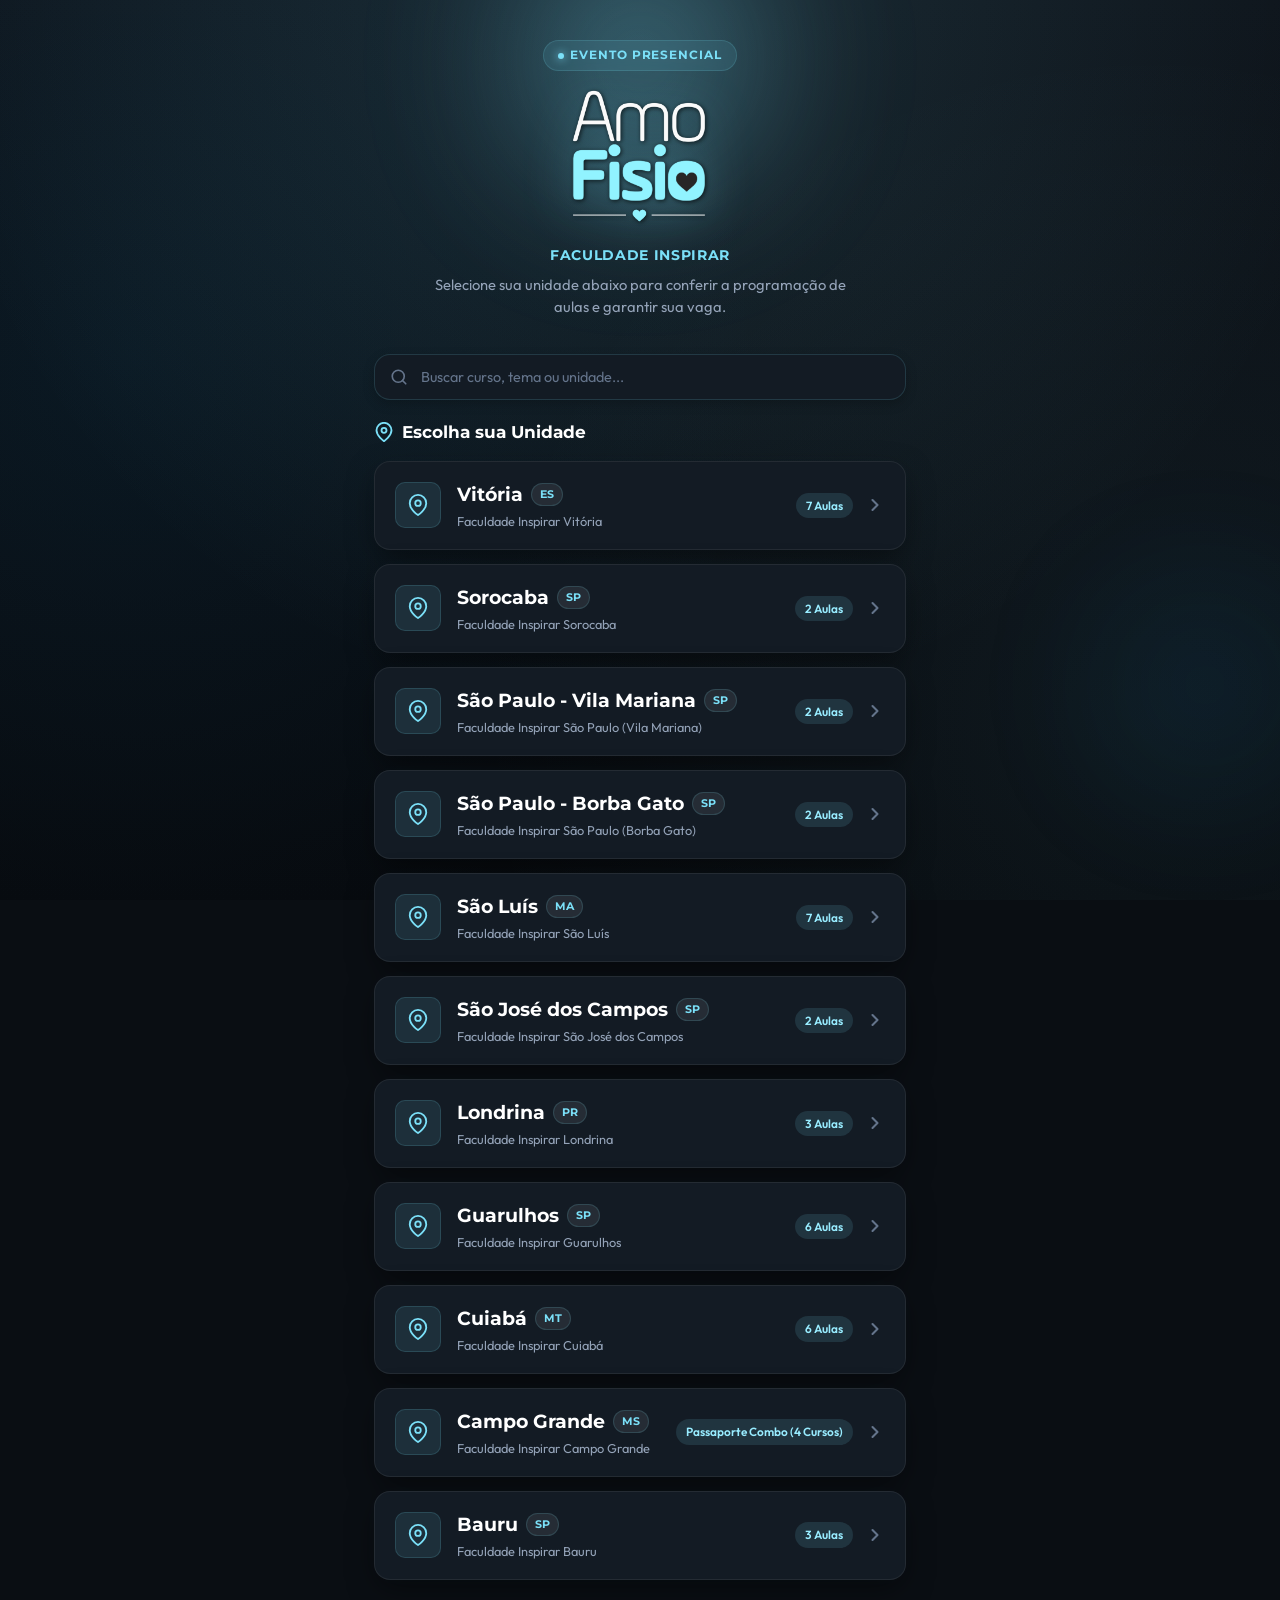
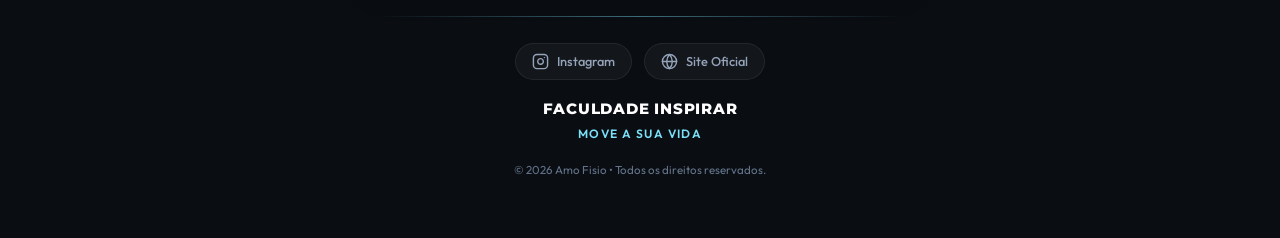
==== index.html @ 33464212 "Add files via upload" ====
<!DOCTYPE html>
<html lang="pt-BR">
<head>
  <meta charset="UTF-8">
  <meta name="viewport" content="width=device-width, initial-scale=1.0, maximum-scale=1.0, user-scalable=no">
  <title>Amo Fisio | Faculdade Inspirar</title>
  
  <!-- Metatags para Redes Sociais & Compartilhamento (WhatsApp, Instagram, etc) -->
  <meta name="description" content="Garanta seu ingresso para as aulas e workshops do evento Amo Fisio da Faculdade Inspirar. Selecione sua unidade e inscreva-se no Sympla.">
  <meta property="og:title" content="Amo Fisio | Faculdade Inspirar">
  <meta property="og:description" content="O maior evento presencial de Fisioterapia da Faculdade Inspirar. Escolha sua unidade e inscreva-se!">
  <meta property="og:image" content="amofisio_logo.png">
  <meta property="og:type" content="website">
  <meta name="theme-color" content="#0A0E13">

  <!-- Ícone e Estilos -->
  <link rel="icon" type="image/png" href="amofisio_logo.png">
  <link rel="stylesheet" href="style.css">
</head>
<body>

  <!-- Elementos de Iluminação Ambiente -->
  <div class="ambient-glow ambient-glow-1"></div>
  <div class="ambient-glow ambient-glow-2"></div>

  <!-- Container da Aplicação -->
  <main class="app-container">

    <!-- Header & Hero -->
    <header class="header-hero">
      <div class="badge-event-type">
        <span>Evento Presencial</span>
      </div>

      <div class="logo-wrapper">
        <img src="amofisio_logo.png" alt="Amo Fisio Logo" class="logo-img" id="hero-logo">
      </div>

      <div class="institution-tag">
        <span>FACULDADE INSPIRAR</span>
      </div>

      <p class="tagline" id="hero-tagline">
        Selecione sua unidade abaixo para conferir a programação de aulas e garantir sua vaga.
      </p>
    </header>

    <!-- Barra de Pesquisa Rápida -->
    <section class="search-container" aria-label="Pesquisa de Cursos">
      <div class="search-input-wrapper">
        <svg class="search-icon" viewBox="0 0 24 24" fill="none" stroke="currentColor" stroke-width="2.2" stroke-linecap="round" stroke-linejoin="round">
          <circle cx="11" cy="11" r="8"></circle>
          <line x1="21" y1="21" x2="16.65" y2="16.65"></line>
        </svg>
        <input 
          type="text" 
          id="search-input" 
          class="search-input" 
          placeholder="Buscar curso, tema ou unidade..." 
          autocomplete="off"
        >
        <button id="clear-search-btn" class="clear-search-btn" title="Limpar pesquisa" aria-label="Limpar pesquisa">
          <svg width="18" height="18" viewBox="0 0 24 24" fill="none" stroke="currentColor" stroke-width="2.5" stroke-linecap="round" stroke-linejoin="round">
            <line x1="18" y1="6" x2="6" y2="18"></line>
            <line x1="6" y1="6" x2="18" y2="18"></line>
          </svg>
        </button>
      </div>
    </section>

    <!-- VIEW 1: SELEÇÃO DE UNIDADES -->
    <section id="view-units" class="view-section active" aria-label="Lista de Unidades">
      <div class="section-header">
        <h2 class="section-title">
          <svg width="20" height="20" viewBox="0 0 24 24" fill="none" stroke="currentColor" stroke-width="2.2" stroke-linecap="round" stroke-linejoin="round">
            <path d="M21 10c0 7-9 13-9 13s-9-6-9-13a9 9 0 0 1 18 0z"></path>
            <circle cx="12" cy="10" r="3"></circle>
          </svg>
          Escolha sua Unidade
        </h2>
      </div>

      <div id="units-list-container" class="units-grid">
        <!-- Renderizado dinamicamente via app.js -->
      </div>
    </section>

    <!-- VIEW 2: CURSOS DA UNIDADE SELECIONADA -->
    <section id="view-courses" class="view-section" aria-label="Lista de Cursos da Unidade">
      <div class="back-navigation-bar">
        <button id="back-to-units-btn" class="back-btn">
          <svg width="18" height="18" viewBox="0 0 24 24" fill="none" stroke="currentColor" stroke-width="2.5" stroke-linecap="round" stroke-linejoin="round">
            <polyline points="15 18 9 12 15 6"></polyline>
          </svg>
          <span>Todas as Unidades</span>
        </button>
      </div>

      <div class="unit-active-header">
        <div class="active-unit-top">
          <h2 id="active-unit-name" class="active-unit-title">Vitória</h2>
          <span id="active-unit-badge" class="unit-state-badge">ES</span>
        </div>
        <div class="active-unit-location">
          <svg width="15" height="15" viewBox="0 0 24 24" fill="none" stroke="currentColor" stroke-width="2" stroke-linecap="round" stroke-linejoin="round">
            <path d="M21 10c0 7-9 13-9 13s-9-6-9-13a9 9 0 0 1 18 0z"></path>
            <circle cx="12" cy="10" r="3"></circle>
          </svg>
          <span id="active-unit-address">Faculdade Inspirar Vitória</span>
        </div>
      </div>

      <div id="courses-list-container" class="courses-list">
        <!-- Renderizado dinamicamente via app.js -->
      </div>
    </section>

    <!-- ESTADO VAZIO (QUANDO BUSCA NÃO ENCONTRA) -->
    <div id="empty-state" class="empty-state" style="display: none;">
      <svg width="40" height="40" viewBox="0 0 24 24" fill="none" stroke="currentColor" stroke-width="1.8" stroke-linecap="round" stroke-linejoin="round">
        <circle cx="11" cy="11" r="8"></circle>
        <line x1="21" y1="21" x2="16.65" y2="16.65"></line>
        <line x1="8" y1="11" x2="14" y2="11"></line>
      </svg>
      <h3>Nenhum resultado encontrado</h3>
      <p>Tente buscar por outro termo ou limpe o campo de busca.</p>
    </div>

    <!-- Rodapé Institucional -->
    <footer class="footer-container">
      <div class="footer-divider"></div>

      <div class="social-links">
        <a href="https://www.instagram.com/faculdadeinspirar/" target="_blank" rel="noopener noreferrer" class="social-btn" title="Instagram Oficial">
          <svg width="17" height="17" viewBox="0 0 24 24" fill="none" stroke="currentColor" stroke-width="2" stroke-linecap="round" stroke-linejoin="round">
            <rect x="2" y="2" width="20" height="20" rx="5" ry="5"></rect>
            <path d="M16 11.37A4 4 0 1 1 12.63 8 4 4 0 0 1 16 11.37z"></path>
            <line x1="17.5" y1="6.5" x2="17.51" y2="6.5"></line>
          </svg>
          <span>Instagram</span>
        </a>

        <a href="https://www.inspirar.com.br" target="_blank" rel="noopener noreferrer" class="social-btn" title="Site Oficial Inspirar">
          <svg width="17" height="17" viewBox="0 0 24 24" fill="none" stroke="currentColor" stroke-width="2" stroke-linecap="round" stroke-linejoin="round">
            <circle cx="12" cy="12" r="10"></circle>
            <line x1="2" y1="12" x2="22" y2="12"></line>
            <path d="M12 2a15.3 15.3 0 0 1 4 10 15.3 15.3 0 0 1-4 10 15.3 15.3 0 0 1-4-10 15.3 15.3 0 0 1 4-10z"></path>
          </svg>
          <span>Site Oficial</span>
        </a>
      </div>

      <div class="footer-branding">
        <div class="footer-brand-title">FACULDADE INSPIRAR</div>
        <div class="footer-brand-tagline">MOVE A SUA VIDA</div>
      </div>

      <p class="footer-copyright">
        © <span id="current-year"></span> Amo Fisio • Todos os direitos reservados.
      </p>
    </footer>

  </main>

  <!-- Toast Notification Flutuante -->
  <div id="toast" class="toast-notification" role="status" aria-live="polite">
    <svg width="18" height="18" viewBox="0 0 24 24" fill="none" stroke="currentColor" stroke-width="2.5" stroke-linecap="round" stroke-linejoin="round">
      <polyline points="20 6 9 17 4 12"></polyline>
    </svg>
    <span id="toast-message">Link copiado com sucesso!</span>
  </div>

  <!-- Scripts -->
  <script src="data.js"></script>
  <script src="app.js"></script>
</body>
</html>
---- style.css ----
/* ==========================================================================
   AMO FISIO - FACULDADE INSPIRAR | LINKTREE DESIGN SYSTEM
   Identidade Visual inspirada no Banner Oficial e Logo
   ========================================================================== */

@import url('https://fonts.googleapis.com/css2?family=Montserrat:wght@400;500;600;700;800;900&family=Outfit:wght@400;500;600;700;800&display=swap');

:root {
  /* Paleta Oficial */
  --bg-dark: #0A0E13;
  --bg-gradient-start: #0E141B;
  --bg-gradient-end: #070A0E;
  --bg-card: #131B24;
  --bg-card-hover: #182330;
  --bg-card-active: #1C2B3C;
  --bg-glass: rgba(19, 27, 36, 0.75);

  /* Ciano / Aqua Amo Fisio */
  --cyan-main: #7BE0F8;
  --cyan-bright: #98ECFF;
  --cyan-hover: #5CD2EC;
  --cyan-dark: #0284C7;
  --cyan-deep: #0369A1;
  --cyan-glow: rgba(123, 224, 248, 0.25);
  --cyan-glow-intense: rgba(123, 224, 248, 0.5);

  /* Textos */
  --text-primary: #FFFFFF;
  --text-secondary: #94A3B8;
  --text-muted: #64748B;
  --text-highlight: #7BE0F8;

  /* Bordas e Sombras */
  --border-subtle: rgba(123, 224, 248, 0.15);
  --border-bright: rgba(123, 224, 248, 0.45);
  --border-card: rgba(255, 255, 255, 0.07);
  --shadow-card: 0 10px 30px -5px rgba(0, 0, 0, 0.5), 0 0 20px -5px rgba(123, 224, 248, 0.05);
  --shadow-card-hover: 0 15px 35px -5px rgba(0, 0, 0, 0.7), 0 0 25px rgba(123, 224, 248, 0.25);
  --shadow-btn: 0 4px 20px rgba(123, 224, 248, 0.35);

  /* Raios e Transições */
  --radius-xs: 6px;
  --radius-sm: 10px;
  --radius-md: 16px;
  --radius-lg: 24px;
  --radius-pill: 9999px;
  --transition-fast: 0.2s cubic-bezier(0.4, 0, 0.2, 1);
  --transition-normal: 0.3s cubic-bezier(0.4, 0, 0.2, 1);
  --transition-bounce: 0.4s cubic-bezier(0.34, 1.56, 0.64, 1);

  /* Tipografia */
  --font-heading: 'Montserrat', sans-serif;
  --font-body: 'Outfit', sans-serif;
}

/* Reset Global */
*, *::before, *::after {
  box-sizing: border-box;
  margin: 0;
  padding: 0;
}

html {
  scroll-behavior: smooth;
  -webkit-tap-highlight-color: transparent;
}

body {
  font-family: var(--font-body);
  background-color: var(--bg-dark);
  background-image: 
    radial-gradient(circle at 50% 0%, rgba(123, 224, 248, 0.12) 0%, transparent 65%),
    radial-gradient(circle at 10% 40%, rgba(2, 132, 199, 0.08) 0%, transparent 50%),
    radial-gradient(circle at 90% 80%, rgba(123, 224, 248, 0.06) 0%, transparent 50%),
    linear-gradient(180deg, var(--bg-gradient-start) 0%, var(--bg-gradient-end) 100%);
  background-attachment: fixed;
  color: var(--text-primary);
  min-height: 100vh;
  display: flex;
  flex-direction: column;
  align-items: center;
  overflow-x: hidden;
  line-height: 1.5;
}

/* Background Ambient Glow Orbs */
.ambient-glow {
  position: fixed;
  pointer-events: none;
  border-radius: 50%;
  filter: blur(80px);
  z-index: 0;
  opacity: 0.6;
}

.ambient-glow-1 {
  top: -100px;
  left: 50%;
  transform: translateX(-50%);
  width: 320px;
  height: 320px;
  background: radial-gradient(circle, var(--cyan-main), transparent 70%);
}

.ambient-glow-2 {
  bottom: 10%;
  right: -50px;
  width: 250px;
  height: 250px;
  background: radial-gradient(circle, rgba(2, 132, 199, 0.35), transparent 70%);
}

/* Container Principal */
.app-container {
  width: 100%;
  max-width: 580px;
  min-height: 100vh;
  padding: 24px 20px 48px;
  display: flex;
  flex-direction: column;
  position: relative;
  z-index: 1;
}

/* ==========================================================================
   HEADER & HERO
   ========================================================================== */
.header-hero {
  text-align: center;
  margin-bottom: 24px;
  display: flex;
  flex-direction: column;
  align-items: center;
  animation: fadeInDown 0.6s ease-out;
}

.badge-event-type {
  display: inline-flex;
  align-items: center;
  gap: 6px;
  padding: 6px 14px;
  background: rgba(123, 224, 248, 0.1);
  border: 1px solid var(--border-subtle);
  border-radius: var(--radius-pill);
  font-family: var(--font-heading);
  font-size: 0.72rem;
  font-weight: 700;
  letter-spacing: 0.08em;
  text-transform: uppercase;
  color: var(--cyan-main);
  margin-bottom: 16px;
  backdrop-filter: blur(8px);
}

.badge-event-type::before {
  content: '';
  width: 6px;
  height: 6px;
  background-color: var(--cyan-main);
  border-radius: 50%;
  box-shadow: 0 0 8px var(--cyan-main);
  animation: pulseDot 2s infinite;
}

.logo-wrapper {
  position: relative;
  display: inline-block;
  margin-bottom: 12px;
}

.logo-img {
  width: 160px;
  height: auto;
  max-height: 140px;
  object-fit: contain;
  filter: drop-shadow(0 8px 24px rgba(123, 224, 248, 0.3));
  transition: transform var(--transition-bounce);
}

.logo-img:hover {
  transform: scale(1.04);
}

.institution-tag {
  display: flex;
  align-items: center;
  justify-content: center;
  gap: 8px;
  font-family: var(--font-heading);
  font-size: 0.85rem;
  font-weight: 700;
  letter-spacing: 0.05em;
  color: #FFFFFF;
  margin-bottom: 8px;
}

.institution-tag span {
  color: var(--cyan-main);
}

.tagline {
  font-size: 0.92rem;
  color: var(--text-secondary);
  max-width: 420px;
  margin: 0 auto 12px;
  font-weight: 400;
}

/* ==========================================================================
   BARRA DE PESQUISA
   ========================================================================== */
.search-container {
  position: relative;
  width: 100%;
  margin-bottom: 20px;
}

.search-input-wrapper {
  position: relative;
  display: flex;
  align-items: center;
}

.search-icon {
  position: absolute;
  left: 16px;
  color: var(--text-muted);
  width: 18px;
  height: 18px;
  pointer-events: none;
  transition: color var(--transition-fast);
}

.search-input {
  width: 100%;
  padding: 13px 40px 13px 46px;
  background: var(--bg-card);
  border: 1px solid var(--border-subtle);
  border-radius: var(--radius-md);
  color: var(--text-primary);
  font-family: var(--font-body);
  font-size: 0.9rem;
  outline: none;
  transition: all var(--transition-normal);
  box-shadow: 0 4px 12px rgba(0, 0, 0, 0.2);
}

.search-input::placeholder {
  color: var(--text-muted);
}

.search-input:focus {
  border-color: var(--cyan-main);
  box-shadow: 0 0 0 3px var(--cyan-glow);
  background: var(--bg-card-hover);
}

.search-input:focus + .search-icon {
  color: var(--cyan-main);
}

.clear-search-btn {
  position: absolute;
  right: 14px;
  background: transparent;
  border: none;
  color: var(--text-muted);
  cursor: pointer;
  display: none;
  padding: 4px;
  border-radius: 50%;
  transition: color var(--transition-fast);
}

.clear-search-btn:hover {
  color: var(--text-primary);
}

/* ==========================================================================
   VIEW: SELEÇÃO DE UNIDADES (NÍVEL 1)
   ========================================================================== */
.view-section {
  display: none;
  flex-direction: column;
  width: 100%;
  animation: fadeIn 0.35s ease-out;
}

.view-section.active {
  display: flex;
}

.section-header {
  display: flex;
  align-items: center;
  justify-content: space-between;
  margin-bottom: 16px;
}

.section-title {
  font-family: var(--font-heading);
  font-size: 1.05rem;
  font-weight: 700;
  display: flex;
  align-items: center;
  gap: 8px;
  color: var(--text-primary);
}

.section-title svg {
  color: var(--cyan-main);
}

.units-grid {
  display: flex;
  flex-direction: column;
  gap: 14px;
}

.unit-card {
  position: relative;
  background: var(--bg-card);
  border: 1px solid var(--border-card);
  border-radius: var(--radius-md);
  padding: 18px 20px;
  cursor: pointer;
  transition: all var(--transition-bounce);
  box-shadow: var(--shadow-card);
  display: flex;
  align-items: center;
  justify-content: space-between;
  overflow: hidden;
  text-decoration: none;
}

.unit-card::before {
  content: '';
  position: absolute;
  top: 0;
  left: 0;
  width: 4px;
  height: 100%;
  background: var(--cyan-main);
  opacity: 0;
  transition: opacity var(--transition-fast);
}

.unit-card:hover {
  transform: translateY(-3px) scale(1.01);
  background: var(--bg-card-hover);
  border-color: var(--border-bright);
  box-shadow: var(--shadow-card-hover);
}

.unit-card:hover::before {
  opacity: 1;
}

.unit-info-left {
  display: flex;
  align-items: center;
  gap: 16px;
}

.unit-icon-box {
  width: 46px;
  height: 46px;
  border-radius: var(--radius-sm);
  background: rgba(123, 224, 248, 0.1);
  border: 1px solid var(--border-subtle);
  display: flex;
  align-items: center;
  justify-content: center;
  color: var(--cyan-main);
  flex-shrink: 0;
  transition: all var(--transition-fast);
}

.unit-card:hover .unit-icon-box {
  background: var(--cyan-main);
  color: var(--bg-dark);
  box-shadow: 0 0 16px var(--cyan-main);
}

.unit-details {
  display: flex;
  flex-direction: column;
  gap: 3px;
}

.unit-name-row {
  display: flex;
  align-items: center;
  gap: 8px;
}

.unit-title {
  font-family: var(--font-heading);
  font-size: 1.12rem;
  font-weight: 700;
  color: var(--text-primary);
}

.unit-state-badge {
  font-size: 0.7rem;
  font-weight: 700;
  font-family: var(--font-heading);
  background: rgba(255, 255, 255, 0.08);
  padding: 2px 8px;
  border-radius: var(--radius-pill);
  color: var(--cyan-main);
  border: 1px solid var(--border-subtle);
}

.unit-subtitle {
  font-size: 0.8rem;
  color: var(--text-secondary);
}

.unit-card-right {
  display: flex;
  align-items: center;
  gap: 12px;
}

.courses-count-pill {
  font-size: 0.74rem;
  font-weight: 600;
  color: var(--cyan-bright);
  background: rgba(123, 224, 248, 0.12);
  padding: 4px 10px;
  border-radius: var(--radius-pill);
  white-space: nowrap;
}

.unit-arrow {
  color: var(--text-muted);
  transition: transform var(--transition-fast), color var(--transition-fast);
}

.unit-card:hover .unit-arrow {
  transform: translateX(4px);
  color: var(--cyan-main);
}

/* ==========================================================================
   VIEW: CURSOS DA UNIDADE (NÍVEL 2)
   ========================================================================== */
.back-navigation-bar {
  display: flex;
  align-items: center;
  justify-content: space-between;
  margin-bottom: 16px;
}

.back-btn {
  display: inline-flex;
  align-items: center;
  gap: 8px;
  padding: 8px 16px;
  background: rgba(255, 255, 255, 0.05);
  border: 1px solid var(--border-card);
  border-radius: var(--radius-pill);
  color: var(--text-primary);
  font-family: var(--font-heading);
  font-size: 0.82rem;
  font-weight: 600;
  cursor: pointer;
  transition: all var(--transition-fast);
}

.back-btn:hover {
  background: rgba(123, 224, 248, 0.15);
  border-color: var(--border-bright);
  color: var(--cyan-main);
  transform: translateX(-3px);
}

.unit-active-header {
  background: linear-gradient(135deg, rgba(123, 224, 248, 0.12) 0%, rgba(19, 27, 36, 0.9) 100%);
  border: 1px solid var(--border-bright);
  border-radius: var(--radius-md);
  padding: 16px 20px;
  margin-bottom: 20px;
  box-shadow: 0 4px 20px rgba(0, 0, 0, 0.4);
  position: relative;
  overflow: hidden;
}

.unit-active-header::after {
  content: '';
  position: absolute;
  right: -20px;
  bottom: -20px;
  width: 100px;
  height: 100px;
  background: radial-gradient(circle, var(--cyan-glow) 0%, transparent 70%);
  border-radius: 50%;
  pointer-events: none;
}

.active-unit-top {
  display: flex;
  align-items: center;
  justify-content: space-between;
  margin-bottom: 4px;
}

.active-unit-title {
  font-family: var(--font-heading);
  font-size: 1.25rem;
  font-weight: 800;
  color: var(--text-primary);
  display: flex;
  align-items: center;
  gap: 8px;
}

.active-unit-location {
  font-size: 0.82rem;
  color: var(--text-secondary);
  display: flex;
  align-items: center;
  gap: 6px;
}

.active-unit-location svg {
  color: var(--cyan-main);
  flex-shrink: 0;
}

/* Banner de Aviso Especial da Unidade */
.unit-notice-banner {
  display: flex;
  align-items: center;
  gap: 12px;
  background: linear-gradient(135deg, rgba(123, 224, 248, 0.15) 0%, rgba(2, 132, 199, 0.2) 100%);
  border: 1px solid var(--cyan-main);
  border-radius: var(--radius-md);
  padding: 14px 18px;
  box-shadow: 0 4px 15px rgba(123, 224, 248, 0.2);
  animation: fadeIn 0.3s ease-out;
}

.notice-icon {
  color: var(--cyan-main);
  display: flex;
  align-items: center;
  justify-content: center;
  flex-shrink: 0;
}

.notice-text {
  font-family: var(--font-heading);
  font-size: 0.86rem;
  font-weight: 700;
  color: #FFFFFF;
  line-height: 1.4;
}

/* Destaque de Preço Promocional */
.course-meta-item.highlight-price {
  color: var(--cyan-bright);
  font-size: 0.82rem;
  background: rgba(123, 224, 248, 0.12);
  padding: 4px 10px;
  border-radius: var(--radius-pill);
  border: 1px solid rgba(123, 224, 248, 0.3);
}

.course-meta-item.highlight-price strong {
  font-weight: 700;
}

/* Lista de Cards de Cursos */
.courses-list {
  display: flex;
  flex-direction: column;
  gap: 16px;
}

.course-card {
  position: relative;
  background: var(--bg-card);
  border: 1px solid var(--border-card);
  border-radius: var(--radius-md);
  padding: 20px;
  box-shadow: var(--shadow-card);
  transition: all var(--transition-bounce);
  display: flex;
  flex-direction: column;
  gap: 14px;
  overflow: hidden;
}

.course-card:hover {
  border-color: var(--border-bright);
  background: var(--bg-card-hover);
  box-shadow: var(--shadow-card-hover);
  transform: translateY(-2px);
}

.course-header-row {
  display: flex;
  align-items: flex-start;
  justify-content: space-between;
  gap: 10px;
}

.course-category-tag {
  display: inline-flex;
  align-items: center;
  gap: 5px;
  font-family: var(--font-heading);
  font-size: 0.72rem;
  font-weight: 700;
  text-transform: uppercase;
  letter-spacing: 0.05em;
  color: var(--cyan-main);
  background: rgba(123, 224, 248, 0.1);
  padding: 4px 10px;
  border-radius: var(--radius-pill);
  border: 1px solid var(--border-subtle);
}

.course-badge-pill {
  font-size: 0.7rem;
  font-weight: 700;
  background: rgba(255, 255, 255, 0.06);
  color: #E2E8F0;
  padding: 3px 8px;
  border-radius: var(--radius-pill);
  border: 1px solid rgba(255, 255, 255, 0.1);
}

.course-title {
  font-family: var(--font-heading);
  font-size: 1.05rem;
  font-weight: 700;
  line-height: 1.35;
  color: var(--text-primary);
}

.course-desc {
  font-size: 0.85rem;
  color: var(--text-secondary);
  line-height: 1.45;
}

.course-meta-row {
  display: flex;
  flex-wrap: wrap;
  align-items: center;
  gap: 12px;
  padding-top: 4px;
  border-top: 1px solid rgba(255, 255, 255, 0.04);
}

.course-meta-item {
  display: inline-flex;
  align-items: center;
  gap: 5px;
  font-size: 0.78rem;
  color: var(--text-secondary);
}

.course-meta-item svg {
  color: var(--cyan-main);
}

.course-actions-row {
  display: flex;
  align-items: center;
  gap: 10px;
  margin-top: 2px;
}

/* Botão Sympla Principal */
.btn-sympla {
  flex: 1;
  display: inline-flex;
  align-items: center;
  justify-content: center;
  gap: 10px;
  background: linear-gradient(135deg, #7BE0F8 0%, #38BDF8 100%);
  color: #0A0E13;
  font-family: var(--font-heading);
  font-size: 0.88rem;
  font-weight: 800;
  text-transform: uppercase;
  letter-spacing: 0.04em;
  padding: 13px 20px;
  border-radius: var(--radius-pill);
  text-decoration: none;
  border: none;
  cursor: pointer;
  box-shadow: var(--shadow-btn);
  transition: all var(--transition-bounce);
}

.btn-sympla:hover {
  background: linear-gradient(135deg, #98ECFF 0%, #00C7F2 100%);
  box-shadow: 0 6px 25px rgba(123, 224, 248, 0.6);
  transform: translateY(-2px);
  color: #000;
}

.btn-sympla:active {
  transform: translateY(0);
}

.btn-sympla svg {
  transition: transform var(--transition-fast);
}

.btn-sympla:hover svg {
  transform: scale(1.15) rotate(-5deg);
}

/* Botão Compartilhar / Copiar */
.btn-icon-action {
  width: 44px;
  height: 44px;
  border-radius: 50%;
  background: rgba(255, 255, 255, 0.05);
  border: 1px solid var(--border-card);
  color: var(--text-secondary);
  display: flex;
  align-items: center;
  justify-content: center;
  cursor: pointer;
  transition: all var(--transition-fast);
  flex-shrink: 0;
}

.btn-icon-action:hover {
  background: rgba(123, 224, 248, 0.15);
  border-color: var(--border-bright);
  color: var(--cyan-main);
  transform: scale(1.08);
}

/* ==========================================================================
   ESTADO VAZIO / SEM RESULTADOS
   ========================================================================== */
.empty-state {
  text-align: center;
  padding: 40px 20px;
  background: var(--bg-card);
  border: 1px dashed var(--border-subtle);
  border-radius: var(--radius-md);
  margin-top: 10px;
}

.empty-state svg {
  color: var(--text-muted);
  margin-bottom: 12px;
}

.empty-state h3 {
  font-family: var(--font-heading);
  font-size: 1rem;
  color: var(--text-primary);
  margin-bottom: 6px;
}

.empty-state p {
  font-size: 0.84rem;
  color: var(--text-secondary);
}

/* ==========================================================================
   FOOTER & LINKS INSTITUCIONAIS
   ========================================================================== */
.footer-container {
  margin-top: auto;
  padding-top: 36px;
  display: flex;
  flex-direction: column;
  align-items: center;
  gap: 18px;
  text-align: center;
}

.footer-divider {
  width: 100%;
  height: 1px;
  background: linear-gradient(90deg, transparent, var(--border-bright), transparent);
  margin-bottom: 8px;
}

.social-links {
  display: flex;
  align-items: center;
  gap: 12px;
}

.social-btn {
  display: flex;
  align-items: center;
  gap: 8px;
  padding: 8px 16px;
  background: rgba(255, 255, 255, 0.04);
  border: 1px solid var(--border-card);
  border-radius: var(--radius-pill);
  color: var(--text-secondary);
  font-size: 0.8rem;
  font-weight: 500;
  text-decoration: none;
  transition: all var(--transition-fast);
}

.social-btn:hover {
  background: rgba(123, 224, 248, 0.1);
  border-color: var(--cyan-main);
  color: var(--cyan-main);
  transform: translateY(-2px);
}

.footer-branding {
  display: flex;
  flex-direction: column;
  align-items: center;
  gap: 4px;
}

.footer-brand-title {
  font-family: var(--font-heading);
  font-size: 0.95rem;
  font-weight: 800;
  letter-spacing: 0.05em;
  color: var(--text-primary);
}

.footer-brand-tagline {
  font-size: 0.75rem;
  color: var(--cyan-main);
  font-weight: 600;
  letter-spacing: 0.12em;
  text-transform: uppercase;
}

.footer-copyright {
  font-size: 0.72rem;
  color: var(--text-muted);
}

/* ==========================================================================
   TOAST DE NOTIFICAÇÃO
   ========================================================================== */
.toast-notification {
  position: fixed;
  bottom: 24px;
  left: 50%;
  transform: translateX(-50%) translateY(100px);
  background: #111822;
  border: 1px solid var(--cyan-main);
  color: var(--text-primary);
  padding: 12px 22px;
  border-radius: var(--radius-pill);
  font-size: 0.85rem;
  font-weight: 600;
  display: flex;
  align-items: center;
  gap: 10px;
  box-shadow: 0 10px 30px rgba(0, 0, 0, 0.6), 0 0 20px var(--cyan-glow);
  z-index: 999;
  opacity: 0;
  pointer-events: none;
  transition: all var(--transition-bounce);
}

.toast-notification.show {
  transform: translateX(-50%) translateY(0);
  opacity: 1;
}

.toast-notification svg {
  color: var(--cyan-main);
}

/* ==========================================================================
   ANIMAÇÕES
   ========================================================================== */
@keyframes fadeIn {
  from { opacity: 0; transform: translateY(8px); }
  to { opacity: 1; transform: translateY(0); }
}

@keyframes fadeInDown {
  from { opacity: 0; transform: translateY(-16px); }
  to { opacity: 1; transform: translateY(0); }
}

@keyframes pulseDot {
  0% { transform: scale(0.9); opacity: 0.8; box-shadow: 0 0 0 0 rgba(123, 224, 248, 0.7); }
  70% { transform: scale(1.1); opacity: 1; box-shadow: 0 0 0 6px rgba(123, 224, 248, 0); }
  100% { transform: scale(0.9); opacity: 0.8; box-shadow: 0 0 0 0 rgba(123, 224, 248, 0); }
}

/* ==========================================================================
   RESPONSIVIDADE (TABLET & DESKTOP)
   ========================================================================== */
@media (min-width: 640px) {
  .app-container {
    padding: 40px 24px 60px;
  }
  .logo-img {
    width: 190px;
  }
  .unit-title {
    font-size: 1.2rem;
  }
  .course-title {
    font-size: 1.15rem;
  }
}
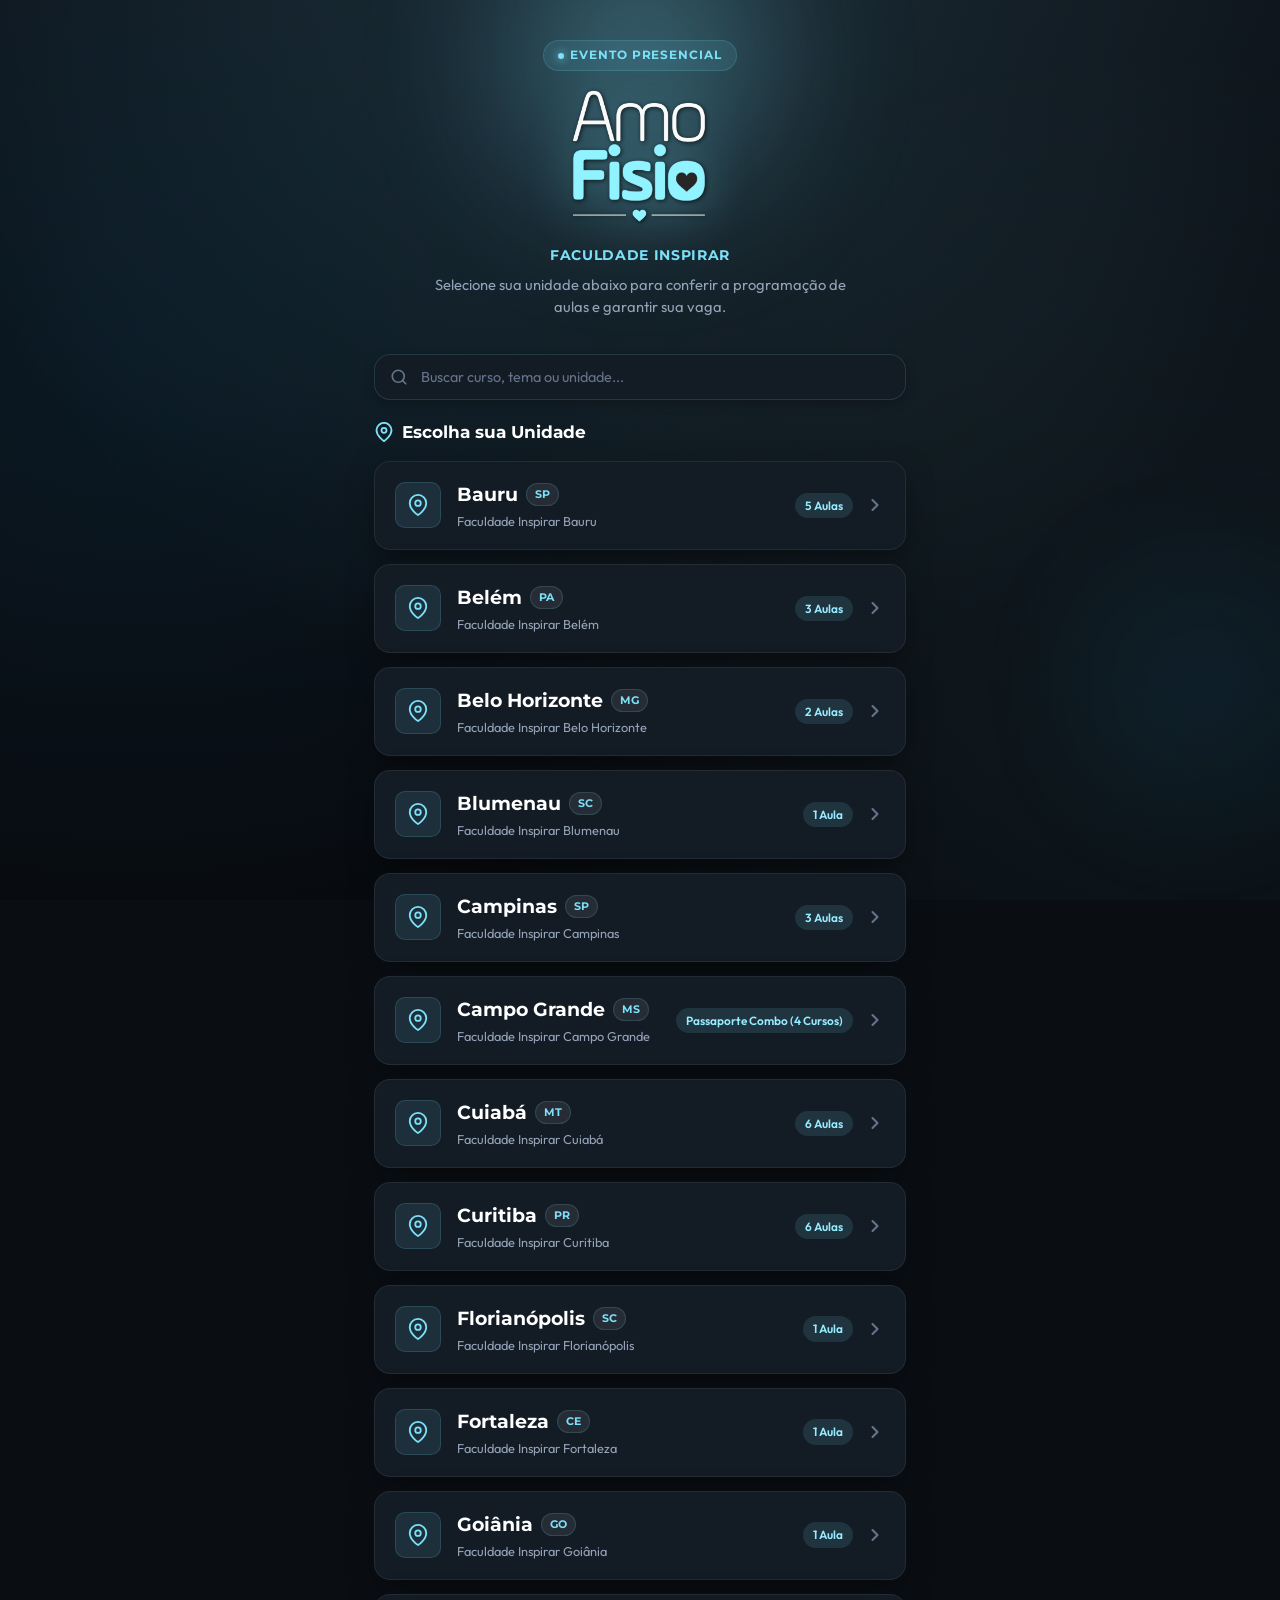
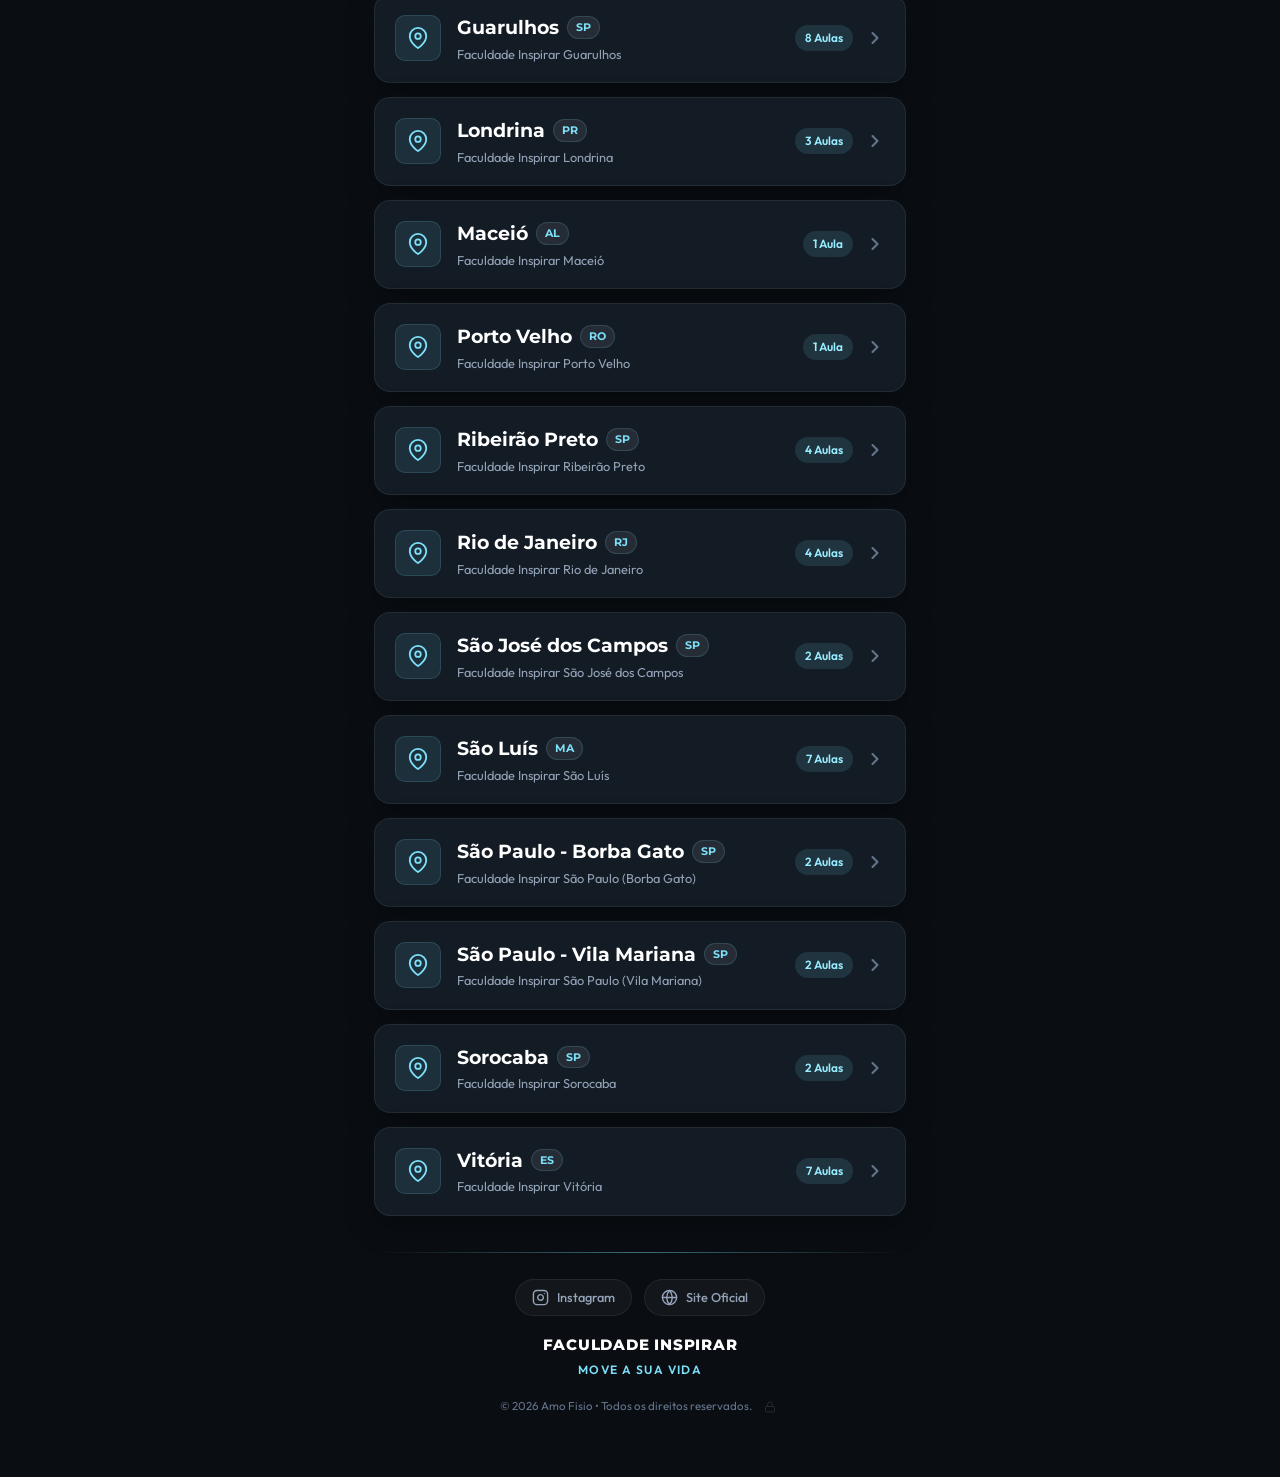
==== commit 715adcef: "Adicionar area administrativa discreta com resumo de inscritos e vagas por unidade" ====
--- a/index.html
+++ b/index.html
@@ -157,6 +157,12 @@
 
       <p class="footer-copyright">
         © <span id="current-year"></span> Amo Fisio • Todos os direitos reservados.
+        <button id="admin-trigger-btn" class="admin-discreet-btn" title="Painel de Gestão" aria-label="Acesso Restrito">
+          <svg width="12" height="12" viewBox="0 0 24 24" fill="none" stroke="currentColor" stroke-width="2" stroke-linecap="round" stroke-linejoin="round">
+            <rect x="3" y="11" width="18" height="11" rx="2" ry="2"></rect>
+            <path d="M7 11V7a5 5 0 0 1 10 0v4"></path>
+          </svg>
+        </button>
       </p>
     </footer>
 
@@ -170,6 +176,160 @@
     <span id="toast-message">Link copiado com sucesso!</span>
   </div>
 
+  <!-- MODAL: LOGIN ADMINISTRATIVO -->
+  <div id="admin-login-modal" class="admin-modal-overlay" style="display: none;" role="dialog" aria-modal="true" aria-labelledby="admin-login-title">
+    <div class="admin-modal-card">
+      <button id="admin-login-close" class="admin-modal-close" aria-label="Fechar modal">&times;</button>
+      <div class="admin-lock-icon">
+        <svg width="26" height="26" viewBox="0 0 24 24" fill="none" stroke="currentColor" stroke-width="2" stroke-linecap="round" stroke-linejoin="round">
+          <rect x="3" y="11" width="18" height="11" rx="2" ry="2"></rect>
+          <path d="M7 11V7a5 5 0 0 1 10 0v4"></path>
+        </svg>
+      </div>
+      <h3 id="admin-login-title" class="admin-modal-title">Área Administrativa</h3>
+      <p class="admin-modal-desc">Informe a senha para visualizar o relatório de ocupação e vagas das turmas.</p>
+      
+      <form id="admin-login-form">
+        <div class="admin-input-group">
+          <input 
+            type="password" 
+            id="admin-password-input" 
+            class="admin-pwd-input"
+            placeholder="Digite a senha..." 
+            autocomplete="current-password" 
+            required
+          />
+          <button type="button" id="admin-toggle-pwd" class="admin-pwd-toggle" aria-label="Mostrar ou ocultar senha">
+            <svg id="admin-pwd-eye-icon" width="18" height="18" viewBox="0 0 24 24" fill="none" stroke="currentColor" stroke-width="2">
+              <path d="M1 12s4-8 11-8 11 8 11 8-4 8-11 8-11-8-11-8z"></path>
+              <circle cx="12" cy="12" r="3"></circle>
+            </svg>
+          </button>
+        </div>
+        <div id="admin-login-error" class="admin-error-msg" style="display: none;">
+          <svg width="14" height="14" viewBox="0 0 24 24" fill="none" stroke="currentColor" stroke-width="2.2">
+            <circle cx="12" cy="12" r="10"></circle>
+            <line x1="12" y1="8" x2="12" y2="12"></line>
+            <line x1="12" y1="16" x2="12.01" y2="16"></line>
+          </svg>
+          <span>Senha incorreta. Tente novamente.</span>
+        </div>
+        <button type="submit" class="admin-submit-btn">Entrar no Painel</button>
+      </form>
+    </div>
+  </div>
+
+  <!-- MODAL / PAINEL: ÁREA ADMINISTRATIVA -->
+  <div id="admin-dashboard-modal" class="admin-dashboard-overlay" style="display: none;" role="dialog" aria-modal="true" aria-labelledby="admin-dash-heading">
+    <div class="admin-dashboard-container">
+      
+      <!-- Cabeçalho do Dashboard -->
+      <header class="admin-dashboard-header">
+        <div class="admin-dash-header-left">
+          <div class="admin-tag-badge">
+            <span class="admin-badge-dot"></span>
+            PAINEL DE GESTÃO • INSPIRAR
+          </div>
+          <h2 id="admin-dash-heading" class="admin-dash-title">Relatório Geral de Vagas e Inscrições</h2>
+          <p class="admin-dash-subtitle">Acompanhamento consolidado de todas as unidades e turmas do Amo Fisio</p>
+        </div>
+        <div class="admin-dash-header-actions">
+          <button id="admin-logout-btn" class="admin-btn-secondary" title="Encerrar sessão administrativa">
+            <svg width="15" height="15" viewBox="0 0 24 24" fill="none" stroke="currentColor" stroke-width="2">
+              <path d="M9 21H5a2 2 0 0 1-2-2V5a2 2 0 0 1 2-2h4"></path>
+              <polyline points="16 17 21 12 16 7"></polyline>
+              <line x1="21" y1="12" x2="9" y2="12"></line>
+            </svg>
+            <span>Bloquear / Sair</span>
+          </button>
+          <button id="admin-dashboard-close" class="admin-btn-close" aria-label="Fechar Painel">&times;</button>
+        </div>
+      </header>
+
+      <!-- Cartões de Resumo Geral (KPIs) -->
+      <section class="admin-kpi-grid">
+        <div class="admin-kpi-card">
+          <div class="admin-kpi-icon-wrap icon-cyan">
+            <svg width="20" height="20" viewBox="0 0 24 24" fill="none" stroke="currentColor" stroke-width="2">
+              <path d="M17 21v-2a4 4 0 0 0-4-4H5a4 4 0 0 0-4 4v2"></path>
+              <circle cx="9" cy="7" r="4"></circle>
+              <path d="M23 21v-2a4 4 0 0 0-3-3.87"></path>
+              <path d="M16 3.13a4 4 0 0 1 0 7.75"></path>
+            </svg>
+          </div>
+          <div class="admin-kpi-info">
+            <span class="admin-kpi-label">Total de Inscritos</span>
+            <div class="admin-kpi-val" id="admin-kpi-total-reg">0</div>
+            <span class="admin-kpi-sub" id="admin-kpi-occupancy-rate">0% ocupação geral</span>
+          </div>
+        </div>
+
+        <div class="admin-kpi-card">
+          <div class="admin-kpi-icon-wrap icon-blue">
+            <svg width="20" height="20" viewBox="0 0 24 24" fill="none" stroke="currentColor" stroke-width="2">
+              <rect x="2" y="7" width="20" height="14" rx="2" ry="2"></rect>
+              <path d="M16 21V5a2 2 0 0 0-2-2h-4a2 2 0 0 0-2 2v16"></path>
+            </svg>
+          </div>
+          <div class="admin-kpi-info">
+            <span class="admin-kpi-label">Vagas Ofertadas</span>
+            <div class="admin-kpi-val" id="admin-kpi-total-cap">0</div>
+            <span class="admin-kpi-sub" id="admin-kpi-remaining-spots">0 vagas restantes</span>
+          </div>
+        </div>
+
+        <div class="admin-kpi-card highlight-critical">
+          <div class="admin-kpi-icon-wrap icon-red">
+            <svg width="20" height="20" viewBox="0 0 24 24" fill="none" stroke="currentColor" stroke-width="2">
+              <circle cx="12" cy="12" r="10"></circle>
+              <line x1="4.93" y1="4.93" x2="19.07" y2="19.07"></line>
+            </svg>
+          </div>
+          <div class="admin-kpi-info">
+            <span class="admin-kpi-label">Turmas Esgotadas</span>
+            <div class="admin-kpi-val" id="admin-kpi-sold-out">0</div>
+            <span class="admin-kpi-sub">100% de capacidade</span>
+          </div>
+        </div>
+
+        <div class="admin-kpi-card highlight-warning">
+          <div class="admin-kpi-icon-wrap icon-amber">
+            <svg width="20" height="20" viewBox="0 0 24 24" fill="none" stroke="currentColor" stroke-width="2">
+              <polygon points="13 2 3 14 12 14 11 22 21 10 12 10 13 2"></polygon>
+            </svg>
+          </div>
+          <div class="admin-kpi-info">
+            <span class="admin-kpi-label">Últimas Vagas</span>
+            <div class="admin-kpi-val" id="admin-kpi-urgent">0</div>
+            <span class="admin-kpi-sub">≤ 5 vagas restantes</span>
+          </div>
+        </div>
+      </section>
+
+      <!-- Barra de Filtros e Busca -->
+      <div class="admin-controls-bar">
+        <div class="admin-search-wrapper">
+          <svg width="16" height="16" viewBox="0 0 24 24" fill="none" stroke="currentColor" stroke-width="2">
+            <circle cx="11" cy="11" r="8"></circle>
+            <line x1="21" y1="21" x2="16.65" y2="16.65"></line>
+          </svg>
+          <input type="text" id="admin-filter-input" placeholder="Buscar por cidade ou curso..." />
+        </div>
+        <div class="admin-filter-pills">
+          <button class="admin-pill active" data-filter="all">Todas as Cidades (<span id="admin-count-units">0</span>)</button>
+          <button class="admin-pill" data-filter="urgent">Com Últimas Vagas</button>
+          <button class="admin-pill" data-filter="sold_out">Com Esgotados</button>
+        </div>
+      </div>
+
+      <!-- Listagem de Unidades e Cursos -->
+      <div id="admin-units-container" class="admin-units-list">
+        <!-- Renderizado dinamicamente via JS -->
+      </div>
+
+    </div>
+  </div>
+
   <!-- Scripts -->
   <script src="data.js"></script>
   <script src="app.js"></script>
--- a/style.css
+++ b/style.css
@@ -631,7 +631,66 @@
   padding: 3px 8px;
   border-radius: var(--radius-pill);
   border: 1px solid rgba(255, 255, 255, 0.1);
-}
+  display: inline-flex;
+  align-items: center;
+  gap: 4px;
+}
+
+.course-badge-pill.badge-sold-out {
+  background: rgba(239, 68, 68, 0.2);
+  color: #F87171;
+  border-color: rgba(239, 68, 68, 0.5);
+  font-weight: 800;
+  text-transform: uppercase;
+  letter-spacing: 0.05em;
+  box-shadow: 0 0 12px rgba(239, 68, 68, 0.25);
+}
+
+.course-badge-pill.badge-urgent {
+  background: rgba(245, 158, 11, 0.2);
+  color: #FBBF24;
+  border-color: rgba(245, 158, 11, 0.5);
+  font-weight: 800;
+  text-transform: uppercase;
+  letter-spacing: 0.04em;
+  box-shadow: 0 0 12px rgba(245, 158, 11, 0.25);
+  animation: pulseBadge 2.2s infinite ease-in-out;
+}
+
+@keyframes pulseBadge {
+  0%, 100% {
+    transform: scale(1);
+    opacity: 1;
+  }
+  50% {
+    transform: scale(1.05);
+    opacity: 0.9;
+  }
+}
+
+.course-card.is-sold-out {
+  border-color: rgba(239, 68, 68, 0.25);
+  background: linear-gradient(180deg, rgba(239, 68, 68, 0.03) 0%, var(--bg-card) 100%);
+}
+
+.course-card.is-sold-out:hover {
+  border-color: rgba(239, 68, 68, 0.45);
+}
+
+.btn-sympla.btn-sold-out {
+  background: rgba(255, 255, 255, 0.08);
+  color: #94A3B8;
+  border: 1px solid rgba(255, 255, 255, 0.15);
+  box-shadow: none;
+}
+
+.btn-sympla.btn-sold-out:hover {
+  background: rgba(239, 68, 68, 0.18);
+  color: #F87171;
+  border-color: rgba(239, 68, 68, 0.4);
+  box-shadow: 0 4px 15px rgba(239, 68, 68, 0.25);
+}
+
 
 .course-title {
   font-family: var(--font-heading);
@@ -915,3 +974,697 @@
     font-size: 1.15rem;
   }
 }
+
+/* ==========================================================================
+   ÁREA ADMINISTRATIVA (DISCRETA & PAINEL DE GESTÃO)
+   ========================================================================== */
+
+/* Botão discreto no rodapé */
+.admin-discreet-btn {
+  background: transparent;
+  border: none;
+  padding: 4px;
+  color: var(--text-muted);
+  opacity: 0.28;
+  cursor: pointer;
+  display: inline-flex;
+  align-items: center;
+  justify-content: center;
+  vertical-align: middle;
+  transition: all 0.2s ease;
+  margin-left: 6px;
+  border-radius: 4px;
+}
+
+.admin-discreet-btn:hover,
+.admin-discreet-btn:focus-visible {
+  opacity: 0.85;
+  color: var(--cyan-main);
+  background: rgba(123, 224, 248, 0.08);
+}
+
+/* Modal de Login */
+.admin-modal-overlay {
+  position: fixed;
+  inset: 0;
+  background: rgba(7, 16, 29, 0.82);
+  backdrop-filter: blur(8px);
+  -webkit-backdrop-filter: blur(8px);
+  display: flex;
+  align-items: center;
+  justify-content: center;
+  z-index: 1000;
+  padding: 20px;
+  animation: fadeIn 0.25s ease;
+}
+
+.admin-modal-card {
+  position: relative;
+  background: var(--bg-card);
+  border: 1px solid var(--border-card);
+  border-radius: 20px;
+  padding: 32px 26px;
+  width: 100%;
+  max-width: 400px;
+  box-shadow: 0 24px 48px rgba(0, 0, 0, 0.6), 0 0 24px rgba(123, 224, 248, 0.08);
+  text-align: center;
+  animation: fadeInDown 0.3s cubic-bezier(0.16, 1, 0.3, 1);
+}
+
+.admin-modal-close {
+  position: absolute;
+  top: 14px;
+  right: 16px;
+  background: transparent;
+  border: none;
+  color: var(--text-muted);
+  font-size: 1.5rem;
+  line-height: 1;
+  cursor: pointer;
+  padding: 6px;
+  border-radius: 50%;
+  transition: color 0.2s ease;
+}
+
+.admin-modal-close:hover {
+  color: var(--text-primary);
+}
+
+.admin-lock-icon {
+  width: 54px;
+  height: 54px;
+  margin: 0 auto 16px;
+  border-radius: 50%;
+  background: rgba(123, 224, 248, 0.12);
+  border: 1px solid rgba(123, 224, 248, 0.25);
+  color: var(--cyan-bright);
+  display: flex;
+  align-items: center;
+  justify-content: center;
+  box-shadow: 0 0 20px rgba(123, 224, 248, 0.15);
+}
+
+.admin-modal-title {
+  font-family: var(--font-heading);
+  font-size: 1.35rem;
+  font-weight: 700;
+  color: var(--text-primary);
+  margin-bottom: 8px;
+}
+
+.admin-modal-desc {
+  font-size: 0.88rem;
+  color: var(--text-secondary);
+  line-height: 1.45;
+  margin-bottom: 22px;
+}
+
+.admin-input-group {
+  position: relative;
+  display: flex;
+  align-items: center;
+  margin-bottom: 12px;
+}
+
+.admin-pwd-input {
+  width: 100%;
+  background: rgba(7, 16, 29, 0.6);
+  border: 1px solid var(--border-subtle);
+  border-radius: 12px;
+  padding: 13px 44px 13px 16px;
+  color: var(--text-primary);
+  font-size: 0.95rem;
+  outline: none;
+  transition: all 0.2s ease;
+}
+
+.admin-pwd-input:focus {
+  border-color: var(--cyan-main);
+  box-shadow: 0 0 0 3px rgba(123, 224, 248, 0.15);
+}
+
+.admin-pwd-toggle {
+  position: absolute;
+  right: 12px;
+  background: none;
+  border: none;
+  color: var(--text-muted);
+  cursor: pointer;
+  padding: 6px;
+  display: flex;
+  align-items: center;
+  justify-content: center;
+  transition: color 0.2s ease;
+}
+
+.admin-pwd-toggle:hover {
+  color: var(--text-primary);
+}
+
+.admin-error-msg {
+  display: flex;
+  align-items: center;
+  justify-content: center;
+  gap: 6px;
+  font-size: 0.82rem;
+  color: #F87171;
+  margin-bottom: 14px;
+  animation: fadeIn 0.2s ease;
+}
+
+.admin-submit-btn {
+  width: 100%;
+  padding: 13px 20px;
+  background: linear-gradient(135deg, var(--cyan-main), #38BDF8);
+  color: var(--bg-dark);
+  border: none;
+  border-radius: 12px;
+  font-family: var(--font-heading);
+  font-weight: 700;
+  font-size: 0.95rem;
+  cursor: pointer;
+  box-shadow: 0 4px 16px rgba(123, 224, 248, 0.3);
+  transition: all 0.2s ease;
+}
+
+.admin-submit-btn:hover {
+  transform: translateY(-1px);
+  box-shadow: 0 6px 20px rgba(123, 224, 248, 0.45);
+}
+
+/* Dashboard Geral em Tela Cheia */
+.admin-dashboard-overlay {
+  position: fixed;
+  inset: 0;
+  background: rgba(7, 16, 29, 0.96);
+  backdrop-filter: blur(14px);
+  -webkit-backdrop-filter: blur(14px);
+  z-index: 1050;
+  overflow-y: auto;
+  padding: 24px 16px 60px;
+  animation: fadeIn 0.3s ease;
+}
+
+.admin-dashboard-container {
+  max-width: 1100px;
+  margin: 0 auto;
+}
+
+.admin-dashboard-header {
+  display: flex;
+  flex-direction: column;
+  gap: 16px;
+  padding-bottom: 24px;
+  border-bottom: 1px solid var(--border-subtle);
+  margin-bottom: 24px;
+}
+
+@media (min-width: 768px) {
+  .admin-dashboard-header {
+    flex-direction: row;
+    align-items: center;
+    justify-content: space-between;
+  }
+}
+
+.admin-tag-badge {
+  display: inline-flex;
+  align-items: center;
+  gap: 6px;
+  font-size: 0.72rem;
+  font-weight: 800;
+  letter-spacing: 0.08em;
+  color: var(--cyan-bright);
+  background: rgba(123, 224, 248, 0.1);
+  padding: 4px 10px;
+  border-radius: var(--radius-pill);
+  border: 1px solid rgba(123, 224, 248, 0.2);
+  margin-bottom: 6px;
+}
+
+.admin-badge-dot {
+  width: 6px;
+  height: 6px;
+  border-radius: 50%;
+  background: var(--cyan-bright);
+  box-shadow: 0 0 8px var(--cyan-bright);
+}
+
+.admin-dash-title {
+  font-family: var(--font-heading);
+  font-size: 1.55rem;
+  font-weight: 800;
+  color: var(--text-primary);
+  line-height: 1.25;
+}
+
+.admin-dash-subtitle {
+  font-size: 0.88rem;
+  color: var(--text-secondary);
+  margin-top: 4px;
+}
+
+.admin-dash-header-actions {
+  display: flex;
+  align-items: center;
+  gap: 10px;
+}
+
+.admin-btn-secondary {
+  display: inline-flex;
+  align-items: center;
+  gap: 6px;
+  background: rgba(255, 255, 255, 0.06);
+  border: 1px solid var(--border-subtle);
+  color: var(--text-secondary);
+  padding: 8px 14px;
+  border-radius: 10px;
+  font-size: 0.85rem;
+  font-weight: 600;
+  cursor: pointer;
+  transition: all 0.2s ease;
+}
+
+.admin-btn-secondary:hover {
+  background: rgba(255, 255, 255, 0.12);
+  color: var(--text-primary);
+  border-color: rgba(255, 255, 255, 0.2);
+}
+
+.admin-btn-close {
+  background: rgba(255, 255, 255, 0.06);
+  border: 1px solid var(--border-subtle);
+  color: var(--text-secondary);
+  font-size: 1.5rem;
+  line-height: 1;
+  width: 38px;
+  height: 38px;
+  border-radius: 10px;
+  cursor: pointer;
+  display: flex;
+  align-items: center;
+  justify-content: center;
+  transition: all 0.2s ease;
+}
+
+.admin-btn-close:hover {
+  background: rgba(239, 68, 68, 0.15);
+  border-color: rgba(239, 68, 68, 0.4);
+  color: #F87171;
+}
+
+/* KPI Cards Grid */
+.admin-kpi-grid {
+  display: grid;
+  grid-template-columns: repeat(2, 1fr);
+  gap: 12px;
+  margin-bottom: 24px;
+}
+
+@media (min-width: 900px) {
+  .admin-kpi-grid {
+    grid-template-columns: repeat(4, 1fr);
+    gap: 16px;
+  }
+}
+
+.admin-kpi-card {
+  background: rgba(18, 30, 49, 0.65);
+  border: 1px solid var(--border-card);
+  border-radius: 16px;
+  padding: 16px 18px;
+  display: flex;
+  align-items: center;
+  gap: 14px;
+  box-shadow: 0 4px 16px rgba(0, 0, 0, 0.25);
+  transition: transform 0.2s ease;
+}
+
+.admin-kpi-card:hover {
+  transform: translateY(-2px);
+}
+
+.admin-kpi-card.highlight-critical {
+  border-color: rgba(239, 68, 68, 0.3);
+  background: rgba(239, 68, 68, 0.06);
+}
+
+.admin-kpi-card.highlight-warning {
+  border-color: rgba(245, 158, 11, 0.3);
+  background: rgba(245, 158, 11, 0.06);
+}
+
+.admin-kpi-icon-wrap {
+  width: 44px;
+  height: 44px;
+  border-radius: 12px;
+  display: flex;
+  align-items: center;
+  justify-content: center;
+  flex-shrink: 0;
+}
+
+.icon-cyan { background: rgba(123, 224, 248, 0.12); color: var(--cyan-bright); }
+.icon-blue { background: rgba(59, 130, 246, 0.12); color: #60A5FA; }
+.icon-red { background: rgba(239, 68, 68, 0.15); color: #F87171; }
+.icon-amber { background: rgba(245, 158, 11, 0.15); color: #FBBF24; }
+
+.admin-kpi-info {
+  display: flex;
+  flex-direction: column;
+}
+
+.admin-kpi-label {
+  font-size: 0.75rem;
+  font-weight: 600;
+  text-transform: uppercase;
+  letter-spacing: 0.04em;
+  color: var(--text-muted);
+}
+
+.admin-kpi-val {
+  font-family: var(--font-heading);
+  font-size: 1.6rem;
+  font-weight: 800;
+  color: var(--text-primary);
+  line-height: 1.15;
+  margin: 2px 0;
+}
+
+.admin-kpi-sub {
+  font-size: 0.74rem;
+  color: var(--text-secondary);
+}
+
+/* Barra de Filtros e Busca */
+.admin-controls-bar {
+  display: flex;
+  flex-direction: column;
+  gap: 12px;
+  margin-bottom: 20px;
+}
+
+@media (min-width: 768px) {
+  .admin-controls-bar {
+    flex-direction: row;
+    align-items: center;
+    justify-content: space-between;
+  }
+}
+
+.admin-search-wrapper {
+  position: relative;
+  display: flex;
+  align-items: center;
+  flex: 1;
+  max-width: 400px;
+}
+
+.admin-search-wrapper svg {
+  position: absolute;
+  left: 14px;
+  color: var(--text-muted);
+  pointer-events: none;
+}
+
+.admin-search-wrapper input {
+  width: 100%;
+  background: rgba(18, 30, 49, 0.7);
+  border: 1px solid var(--border-subtle);
+  border-radius: 12px;
+  padding: 10px 14px 10px 38px;
+  color: var(--text-primary);
+  font-size: 0.88rem;
+  outline: none;
+  transition: all 0.2s ease;
+}
+
+.admin-search-wrapper input:focus {
+  border-color: var(--cyan-main);
+  box-shadow: 0 0 0 3px rgba(123, 224, 248, 0.12);
+}
+
+.admin-filter-pills {
+  display: flex;
+  gap: 8px;
+  overflow-x: auto;
+  padding-bottom: 4px;
+}
+
+.admin-pill {
+  background: rgba(255, 255, 255, 0.05);
+  border: 1px solid var(--border-subtle);
+  color: var(--text-secondary);
+  padding: 6px 12px;
+  border-radius: var(--radius-pill);
+  font-size: 0.78rem;
+  font-weight: 600;
+  cursor: pointer;
+  white-space: nowrap;
+  transition: all 0.2s ease;
+}
+
+.admin-pill:hover {
+  background: rgba(255, 255, 255, 0.1);
+  color: var(--text-primary);
+}
+
+.admin-pill.active {
+  background: rgba(123, 224, 248, 0.15);
+  color: var(--cyan-bright);
+  border-color: rgba(123, 224, 248, 0.4);
+}
+
+/* Listagem de Unidades */
+.admin-units-list {
+  display: flex;
+  flex-direction: column;
+  gap: 16px;
+}
+
+.admin-unit-card {
+  background: rgba(18, 30, 49, 0.7);
+  border: 1px solid var(--border-card);
+  border-radius: 16px;
+  overflow: hidden;
+  box-shadow: 0 4px 16px rgba(0, 0, 0, 0.2);
+}
+
+.admin-unit-header {
+  padding: 16px 20px;
+  background: rgba(255, 255, 255, 0.02);
+  border-bottom: 1px solid rgba(255, 255, 255, 0.06);
+  display: flex;
+  flex-direction: column;
+  gap: 10px;
+}
+
+@media (min-width: 640px) {
+  .admin-unit-header {
+    flex-direction: row;
+    align-items: center;
+    justify-content: space-between;
+  }
+}
+
+.admin-unit-title-group {
+  display: flex;
+  align-items: center;
+  gap: 10px;
+}
+
+.admin-unit-title-group h3 {
+  font-family: var(--font-heading);
+  font-size: 1.15rem;
+  font-weight: 700;
+  color: var(--text-primary);
+}
+
+.admin-unit-state {
+  font-size: 0.72rem;
+  font-weight: 700;
+  background: rgba(123, 224, 248, 0.12);
+  color: var(--cyan-bright);
+  padding: 2px 8px;
+  border-radius: var(--radius-pill);
+  border: 1px solid rgba(123, 224, 248, 0.25);
+}
+
+.admin-unit-meta {
+  display: flex;
+  align-items: center;
+  gap: 14px;
+}
+
+.admin-unit-stats-text {
+  font-size: 0.85rem;
+  color: var(--text-secondary);
+}
+
+.admin-unit-stats-text strong {
+  color: var(--text-primary);
+  font-weight: 700;
+}
+
+.admin-unit-percent-badge {
+  font-size: 0.75rem;
+  font-weight: 700;
+  padding: 3px 8px;
+  border-radius: 6px;
+  background: rgba(255, 255, 255, 0.08);
+  color: var(--text-primary);
+}
+
+.admin-unit-percent-badge.pct-high {
+  background: rgba(239, 68, 68, 0.2);
+  color: #F87171;
+}
+
+.admin-unit-percent-badge.pct-med {
+  background: rgba(245, 158, 11, 0.2);
+  color: #FBBF24;
+}
+
+/* Cursos da Unidade */
+.admin-courses-table {
+  display: flex;
+  flex-direction: column;
+}
+
+.admin-course-row {
+  padding: 14px 20px;
+  border-bottom: 1px solid rgba(255, 255, 255, 0.04);
+  display: flex;
+  flex-direction: column;
+  gap: 10px;
+  transition: background 0.15s ease;
+}
+
+.admin-course-row:last-child {
+  border-bottom: none;
+}
+
+.admin-course-row:hover {
+  background: rgba(255, 255, 255, 0.02);
+}
+
+@media (min-width: 768px) {
+  .admin-course-row {
+    flex-direction: row;
+    align-items: center;
+    justify-content: space-between;
+  }
+}
+
+.admin-course-main {
+  flex: 1;
+}
+
+.admin-course-title {
+  font-size: 0.94rem;
+  font-weight: 600;
+  color: var(--text-primary);
+  line-height: 1.35;
+  margin-bottom: 4px;
+}
+
+.admin-course-category {
+  font-size: 0.76rem;
+  color: var(--text-muted);
+}
+
+.admin-course-metrics {
+  display: flex;
+  align-items: center;
+  gap: 16px;
+  flex-shrink: 0;
+}
+
+.admin-course-figures {
+  display: flex;
+  flex-direction: column;
+  align-items: flex-end;
+  min-width: 90px;
+}
+
+.admin-course-ratio {
+  font-size: 0.92rem;
+  font-family: var(--font-heading);
+  color: var(--text-secondary);
+}
+
+.admin-course-ratio strong {
+  font-size: 1.05rem;
+  color: var(--text-primary);
+  font-weight: 800;
+}
+
+.admin-course-remaining-sub {
+  font-size: 0.72rem;
+  color: var(--text-muted);
+}
+
+/* Barra de Progresso */
+.admin-bar-wrap {
+  width: 90px;
+  height: 6px;
+  background: rgba(255, 255, 255, 0.08);
+  border-radius: 3px;
+  overflow: hidden;
+}
+
+.admin-bar-fill {
+  height: 100%;
+  border-radius: 3px;
+  transition: width 0.3s ease;
+}
+
+.bar-green { background: #34D399; }
+.bar-amber { background: #FBBF24; }
+.bar-red { background: #F87171; box-shadow: 0 0 6px rgba(248, 113, 113, 0.5); }
+
+/* Badges Status */
+.admin-status-pill {
+  font-size: 0.72rem;
+  font-weight: 700;
+  padding: 3px 8px;
+  border-radius: var(--radius-pill);
+  text-transform: uppercase;
+  letter-spacing: 0.03em;
+  white-space: nowrap;
+}
+
+.status-soldout {
+  background: rgba(239, 68, 68, 0.18);
+  color: #F87171;
+  border: 1px solid rgba(239, 68, 68, 0.4);
+}
+
+.status-urgent {
+  background: rgba(245, 158, 11, 0.18);
+  color: #FBBF24;
+  border: 1px solid rgba(245, 158, 11, 0.4);
+}
+
+.status-normal {
+  background: rgba(52, 211, 153, 0.14);
+  color: #34D399;
+  border: 1px solid rgba(52, 211, 153, 0.3);
+}
+
+.admin-sympla-link {
+  color: var(--cyan-bright);
+  padding: 6px;
+  border-radius: 6px;
+  display: flex;
+  align-items: center;
+  justify-content: center;
+  transition: all 0.2s ease;
+  background: rgba(123, 224, 248, 0.08);
+}
+
+.admin-sympla-link:hover {
+  background: rgba(123, 224, 248, 0.18);
+  transform: scale(1.05);
+}
+
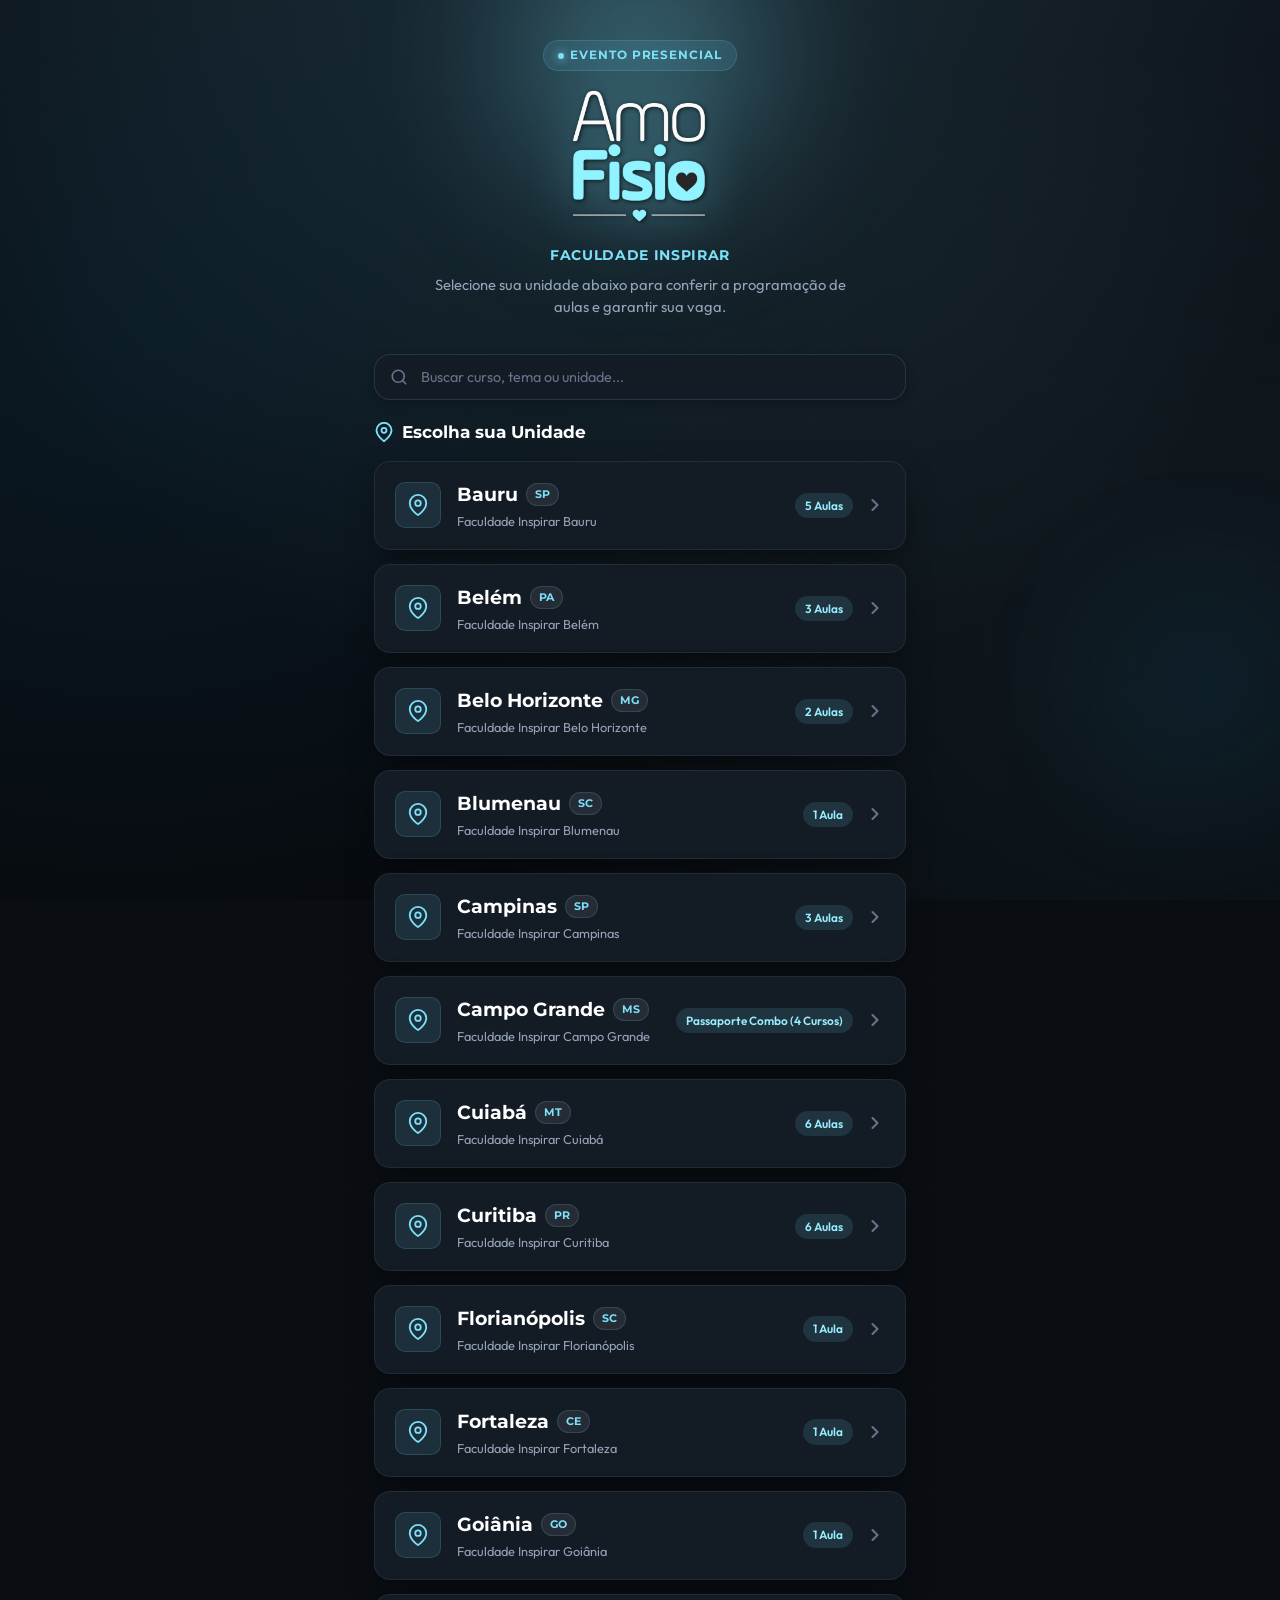
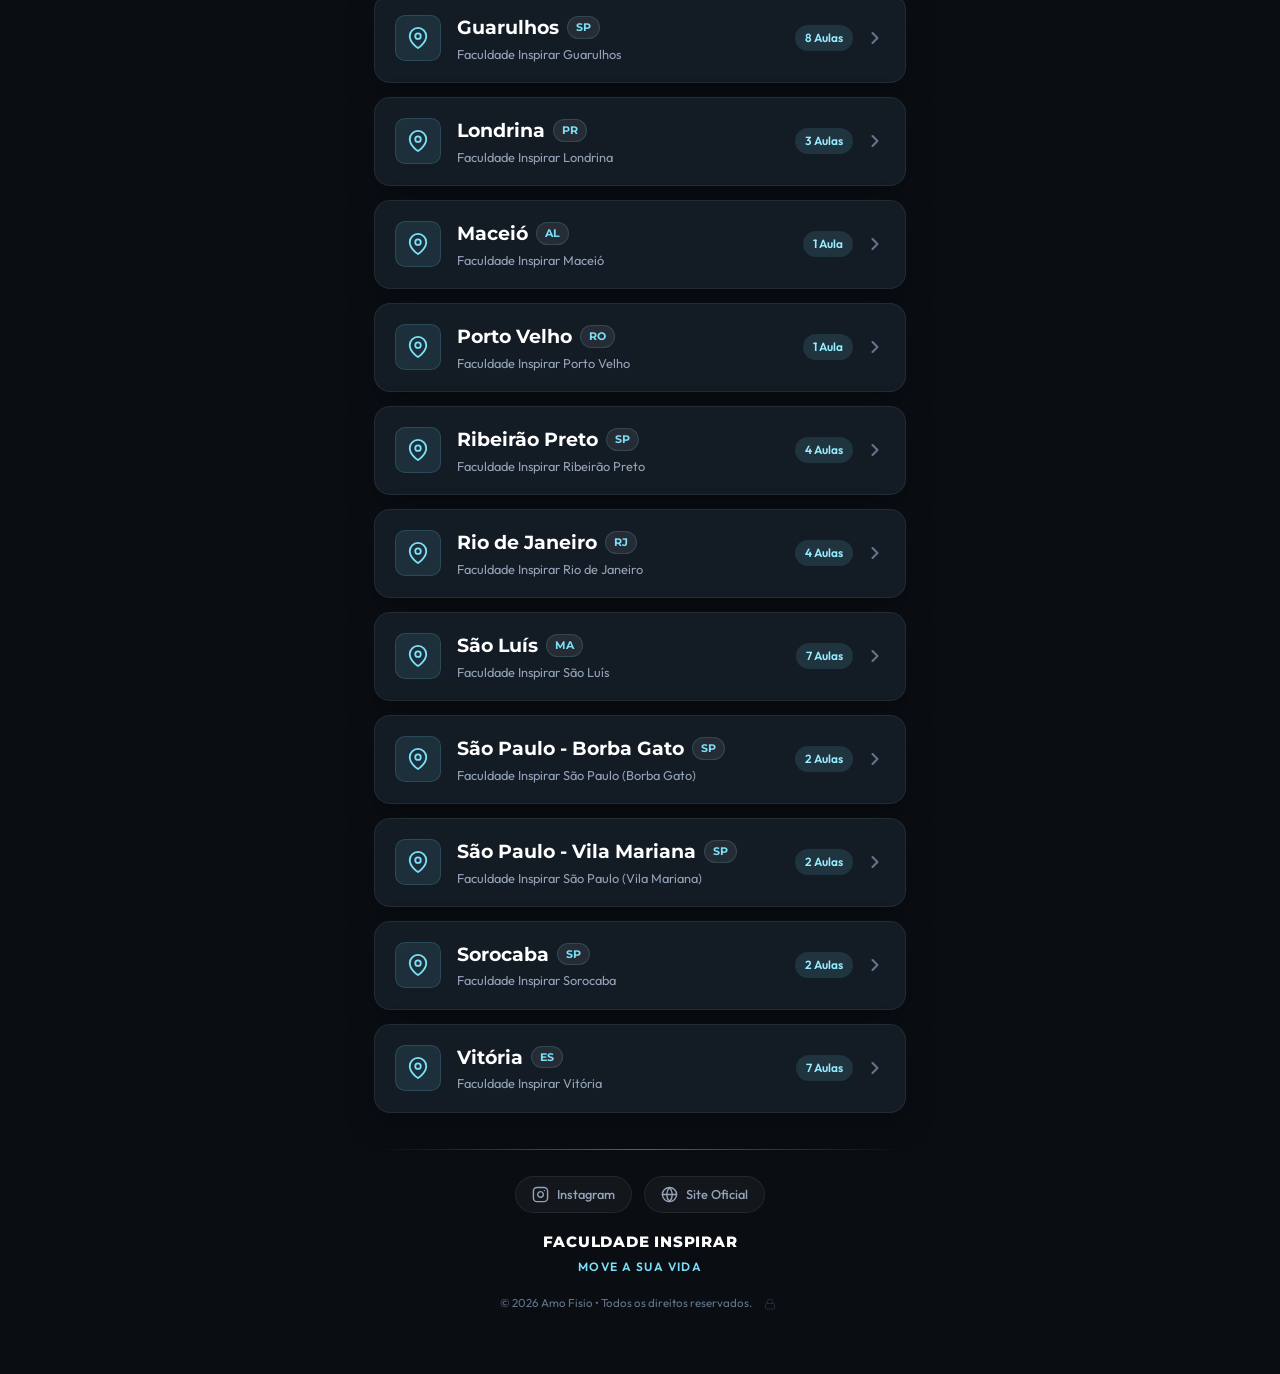
==== commit 2e94efba: "Adicionar minimo de alunos para confirmacao, barrinha verde e status cancelado SJC no relatorio" ====
--- a/index.html
+++ b/index.html
@@ -264,6 +264,20 @@
           </div>
         </div>
 
+        <div class="admin-kpi-card highlight-success">
+          <div class="admin-kpi-icon-wrap icon-green">
+            <svg width="20" height="20" viewBox="0 0 24 24" fill="none" stroke="currentColor" stroke-width="2.2">
+              <path d="M22 11.08V12a10 10 0 1 1-5.93-9.14"></path>
+              <polyline points="22 4 12 14.01 9 11.01"></polyline>
+            </svg>
+          </div>
+          <div class="admin-kpi-info">
+            <span class="admin-kpi-label">Turmas Confirmadas</span>
+            <div class="admin-kpi-val" id="admin-kpi-confirmed">0</div>
+            <span class="admin-kpi-sub" id="admin-kpi-confirmed-rate">Meta atingida</span>
+          </div>
+        </div>
+
         <div class="admin-kpi-card">
           <div class="admin-kpi-icon-wrap icon-blue">
             <svg width="20" height="20" viewBox="0 0 24 24" fill="none" stroke="currentColor" stroke-width="2">
@@ -317,8 +331,11 @@
         </div>
         <div class="admin-filter-pills">
           <button class="admin-pill active" data-filter="all">Todas as Cidades (<span id="admin-count-units">0</span>)</button>
+          <button class="admin-pill" data-filter="confirmed">Confirmados</button>
+          <button class="admin-pill" data-filter="pending">Aguardando Confirmação</button>
           <button class="admin-pill" data-filter="urgent">Com Últimas Vagas</button>
           <button class="admin-pill" data-filter="sold_out">Com Esgotados</button>
+          <button class="admin-pill" data-filter="cancelled">Cancelados</button>
         </div>
       </div>
 
--- a/style.css
+++ b/style.css
@@ -1283,8 +1283,8 @@
 
 @media (min-width: 900px) {
   .admin-kpi-grid {
-    grid-template-columns: repeat(4, 1fr);
-    gap: 16px;
+    grid-template-columns: repeat(5, 1fr);
+    gap: 14px;
   }
 }
 
@@ -1304,6 +1304,11 @@
   transform: translateY(-2px);
 }
 
+.admin-kpi-card.highlight-success {
+  border-color: rgba(16, 185, 129, 0.35);
+  background: rgba(16, 185, 129, 0.07);
+}
+
 .admin-kpi-card.highlight-critical {
   border-color: rgba(239, 68, 68, 0.3);
   background: rgba(239, 68, 68, 0.06);
@@ -1325,6 +1330,7 @@
 }
 
 .icon-cyan { background: rgba(123, 224, 248, 0.12); color: var(--cyan-bright); }
+.icon-green { background: rgba(16, 185, 129, 0.15); color: #10B981; }
 .icon-blue { background: rgba(59, 130, 246, 0.12); color: #60A5FA; }
 .icon-red { background: rgba(239, 68, 68, 0.15); color: #F87171; }
 .icon-amber { background: rgba(245, 158, 11, 0.15); color: #FBBF24; }
@@ -1578,6 +1584,7 @@
   align-items: center;
   gap: 16px;
   flex-shrink: 0;
+  flex-wrap: wrap;
 }
 
 .admin-course-figures {
@@ -1668,3 +1675,191 @@
   transform: scale(1.05);
 }
 
+/* =========================================================================
+   META DE CONFIRMAÇÃO DE TURMA & STATUS
+   ========================================================================= */
+
+/* Bloco da Barrinha Verde de Meta de Confirmação */
+.admin-confirm-block {
+  display: flex;
+  flex-direction: column;
+  gap: 4px;
+  min-width: 175px;
+  background: rgba(255, 255, 255, 0.03);
+  padding: 8px 12px;
+  border-radius: 10px;
+  border: 1px solid rgba(255, 255, 255, 0.06);
+}
+
+.admin-confirm-header {
+  display: flex;
+  align-items: center;
+  justify-content: space-between;
+  gap: 8px;
+}
+
+.admin-confirm-label {
+  font-size: 0.68rem;
+  color: var(--text-muted);
+  text-transform: uppercase;
+  letter-spacing: 0.04em;
+  font-weight: 600;
+}
+
+.admin-confirm-badge {
+  font-size: 0.70rem;
+  font-weight: 700;
+  padding: 2px 7px;
+  border-radius: var(--radius-pill);
+  display: inline-flex;
+  align-items: center;
+  gap: 4px;
+  white-space: nowrap;
+}
+
+.admin-confirm-badge.status-confirmed {
+  background: rgba(16, 185, 129, 0.16);
+  color: #10B981;
+  border: 1px solid rgba(16, 185, 129, 0.4);
+}
+
+.admin-confirm-badge.status-pending {
+  background: rgba(245, 158, 11, 0.14);
+  color: #FBBF24;
+  border: 1px solid rgba(245, 158, 11, 0.35);
+}
+
+.admin-confirm-badge.status-cancelled {
+  background: rgba(239, 68, 68, 0.16);
+  color: #F87171;
+  border: 1px solid rgba(239, 68, 68, 0.4);
+}
+
+/* Barrinha verde a ser atingida */
+.admin-confirm-bar-wrap {
+  width: 100%;
+  height: 7px;
+  background: rgba(255, 255, 255, 0.08);
+  border-radius: 4px;
+  overflow: hidden;
+  position: relative;
+}
+
+.admin-confirm-bar-fill {
+  height: 100%;
+  border-radius: 4px;
+  transition: width 0.4s ease;
+}
+
+.admin-confirm-bar-fill.bar-confirmed {
+  background: linear-gradient(90deg, #10B981 0%, #34D399 100%);
+  box-shadow: 0 0 10px rgba(16, 185, 129, 0.55);
+}
+
+.admin-confirm-bar-fill.bar-pending {
+  background: linear-gradient(90deg, #059669 0%, #10B981 100%);
+}
+
+.admin-confirm-bar-fill.bar-cancelled {
+  background: #64748B;
+  opacity: 0.35;
+}
+
+.admin-confirm-sub {
+  display: flex;
+  align-items: center;
+  justify-content: space-between;
+  font-size: 0.68rem;
+  color: var(--text-muted);
+  line-height: 1.2;
+}
+
+.admin-confirm-sub strong {
+  color: var(--text-primary);
+  font-weight: 700;
+}
+
+/* Unidade e Cursos Cancelados (São José dos Campos) */
+.admin-unit-card.unit-cancelled {
+  border-color: rgba(239, 68, 68, 0.25);
+  background: rgba(30, 20, 25, 0.6);
+}
+
+.admin-unit-cancelled-badge {
+  background: rgba(239, 68, 68, 0.18);
+  color: #F87171;
+  border: 1px solid rgba(239, 68, 68, 0.4);
+  font-size: 0.70rem;
+  font-weight: 700;
+  padding: 3px 8px;
+  border-radius: var(--radius-pill);
+  text-transform: uppercase;
+  letter-spacing: 0.03em;
+  margin-left: 8px;
+}
+
+.admin-unit-percent-badge.pct-cancelled {
+  background: rgba(239, 68, 68, 0.16);
+  color: #F87171;
+  border-color: rgba(239, 68, 68, 0.3);
+}
+
+.admin-course-row.row-cancelled {
+  opacity: 0.85;
+  background: rgba(239, 68, 68, 0.02);
+}
+
+.status-cancelled {
+  background: rgba(239, 68, 68, 0.18);
+  color: #F87171;
+  border: 1px solid rgba(239, 68, 68, 0.4);
+}
+
+.admin-unit-confirmed-summary {
+  font-size: 0.76rem;
+  color: #34D399;
+  font-weight: 600;
+  display: inline-flex;
+  align-items: center;
+  gap: 5px;
+  background: rgba(16, 185, 129, 0.1);
+  padding: 2px 8px;
+  border-radius: 6px;
+  border: 1px solid rgba(16, 185, 129, 0.2);
+}
+
+.dot-green {
+  width: 6px;
+  height: 6px;
+  background: #10B981;
+  border-radius: 50%;
+  box-shadow: 0 0 6px #10B981;
+}
+
+.admin-unit-header-right {
+  display: flex;
+  align-items: center;
+  gap: 12px;
+}
+
+.admin-copy-report-btn {
+  background: rgba(123, 224, 248, 0.08);
+  color: var(--cyan-bright);
+  border: 1px solid rgba(123, 224, 248, 0.2);
+  padding: 5px 10px;
+  border-radius: 6px;
+  font-size: 0.74rem;
+  font-weight: 600;
+  cursor: pointer;
+  display: inline-flex;
+  align-items: center;
+  gap: 5px;
+  transition: all 0.2s ease;
+}
+
+.admin-copy-report-btn:hover {
+  background: rgba(123, 224, 248, 0.18);
+  border-color: var(--cyan-bright);
+}
+
+
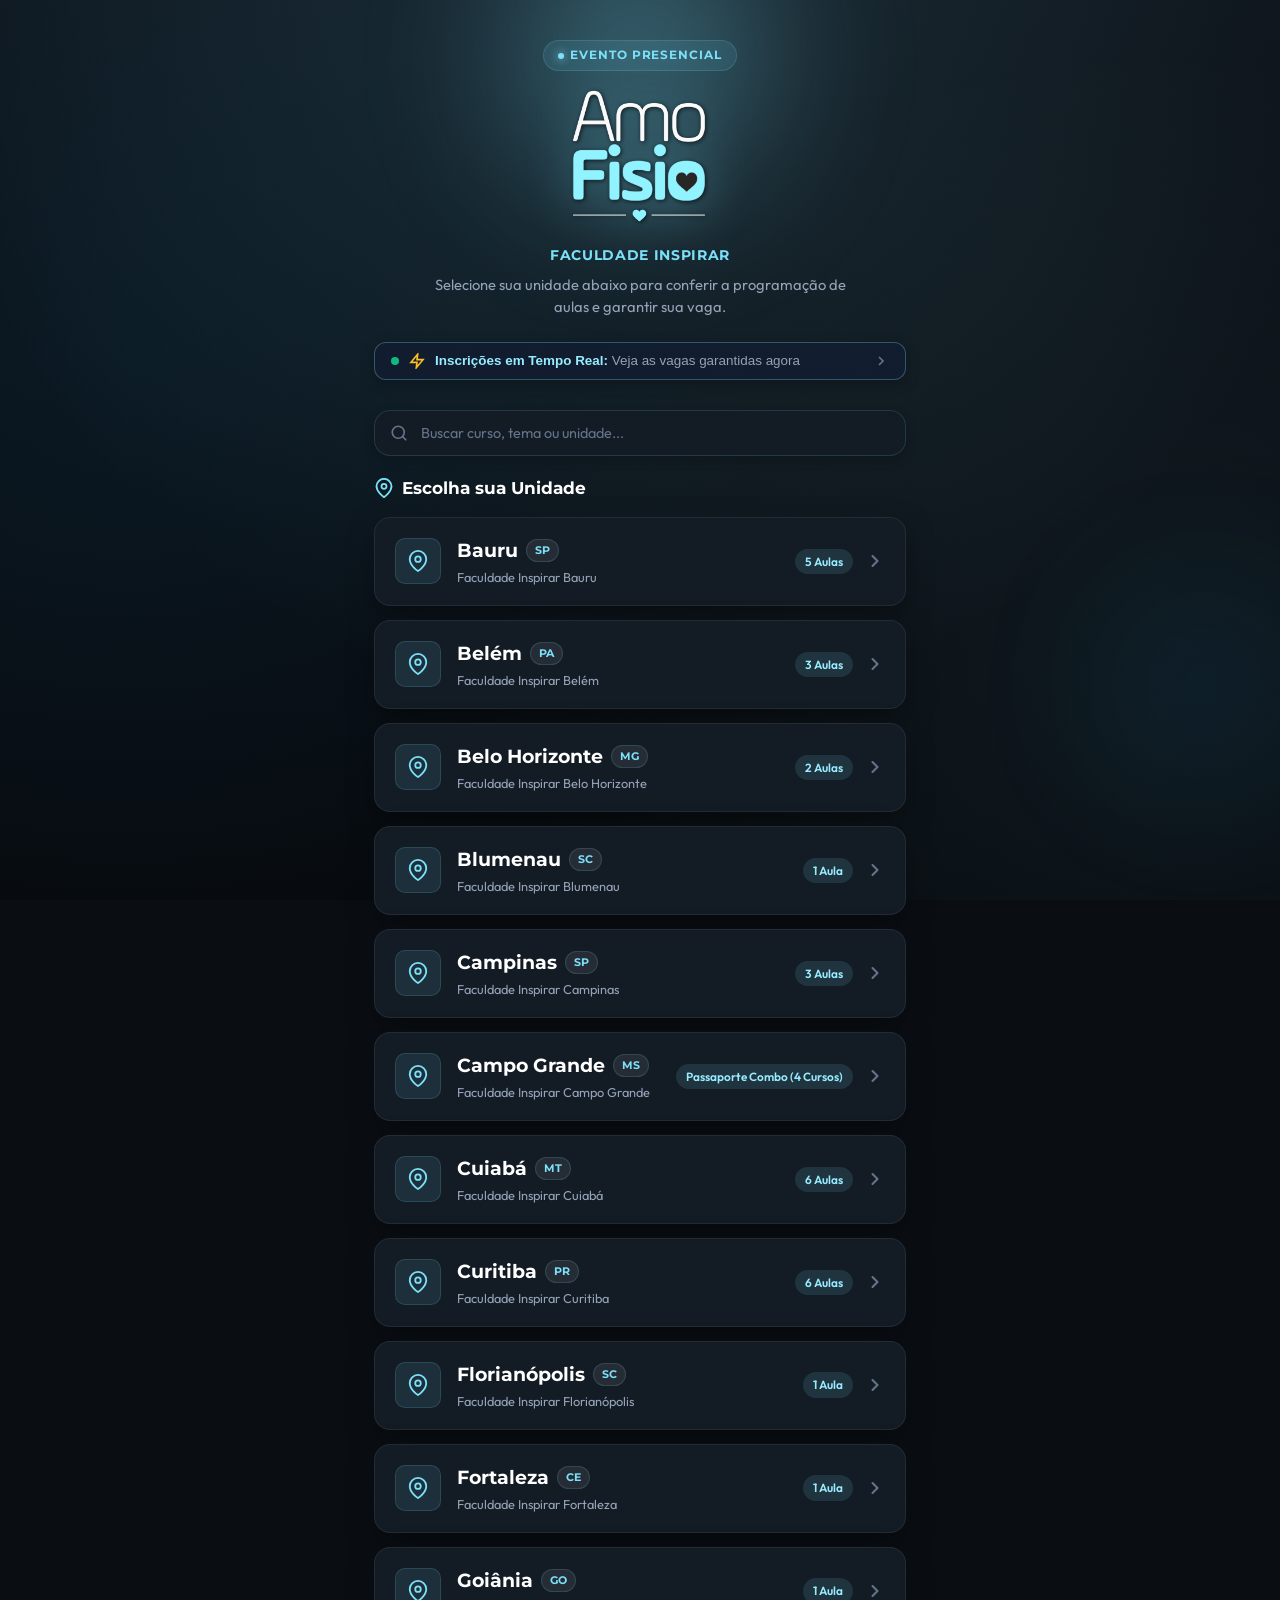
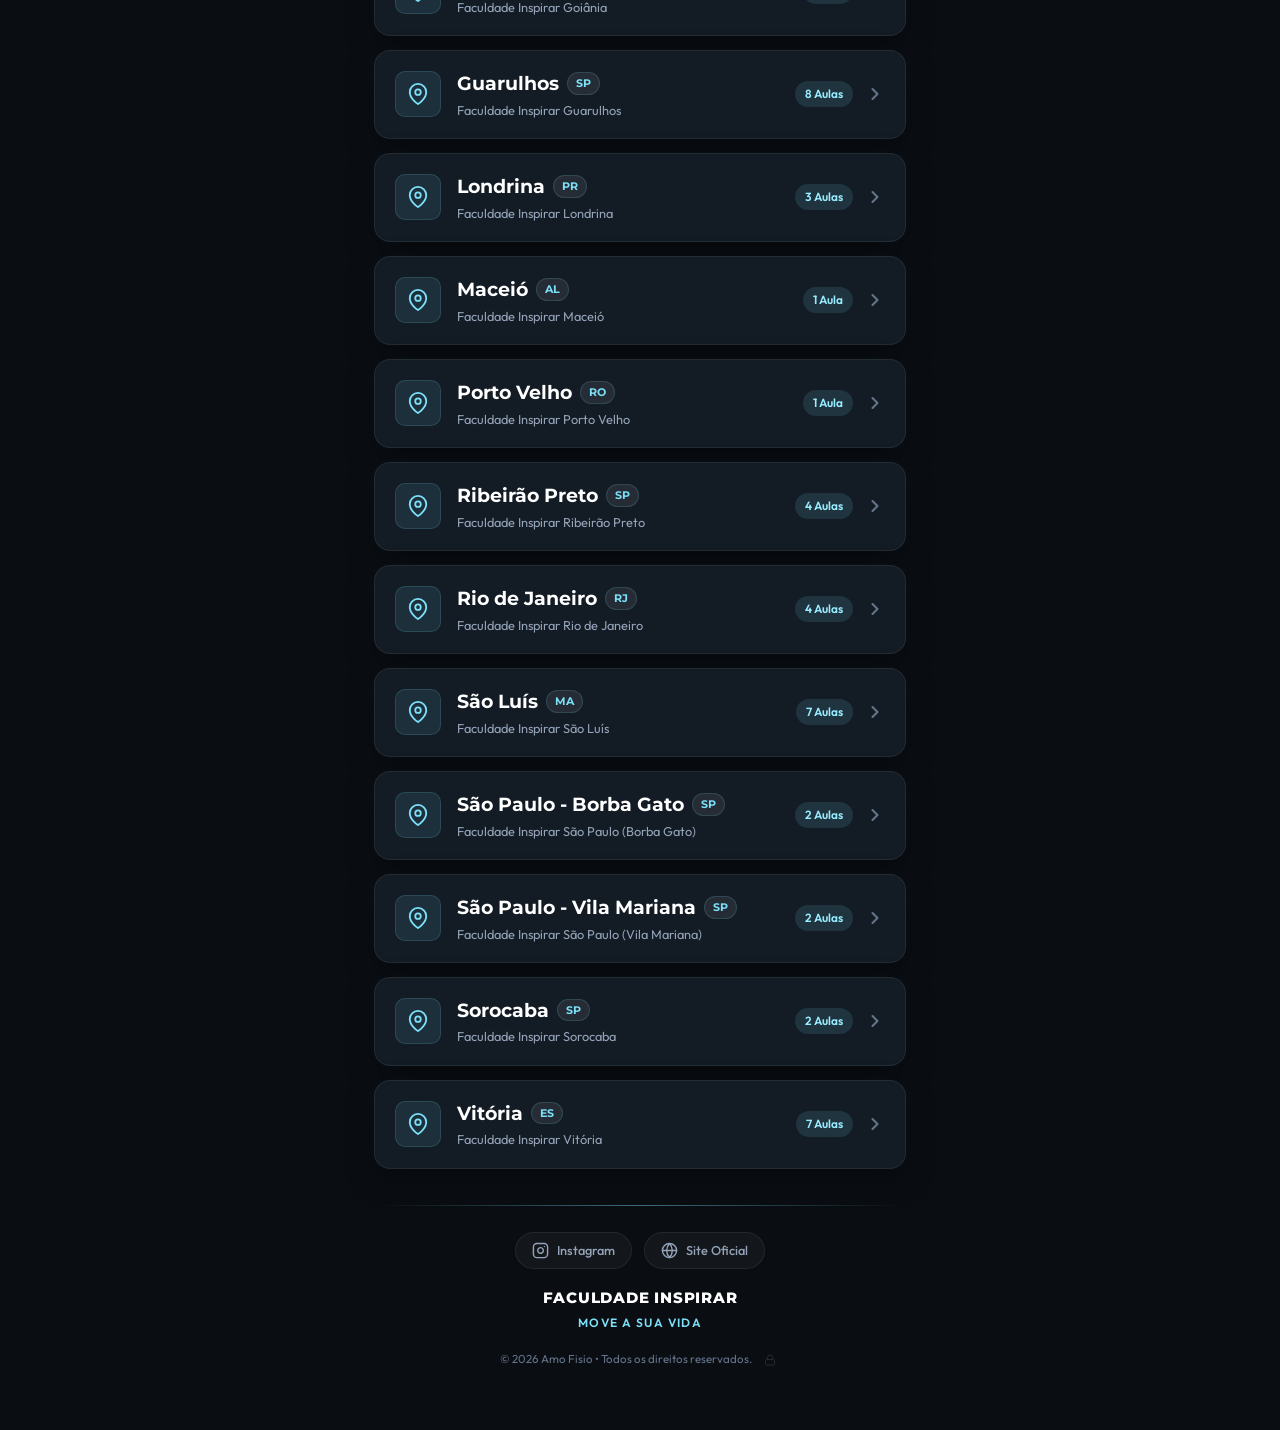
==== commit a5948094: "Adicionar feed e modal de ultimas inscricoes em eventos no painel admin e linktree publico" ====
--- a/index.html
+++ b/index.html
@@ -43,6 +43,20 @@
       <p class="tagline" id="hero-tagline">
         Selecione sua unidade abaixo para conferir a programação de aulas e garantir sua vaga.
       </p>
+
+      <!-- Botão de Acesso Rápido às Últimas Inscrições (Público) -->
+      <div class="public-recent-banner-wrapper">
+        <button id="btn-public-recent" class="btn-public-recent" aria-label="Ver últimas inscrições realizadas nos eventos">
+          <span class="recent-pulse-dot"></span>
+          <svg class="recent-bolt-icon" width="16" height="16" viewBox="0 0 24 24" fill="none" stroke="currentColor" stroke-width="2.5">
+            <polygon points="13 2 3 14 12 14 11 22 21 10 12 10 13 2"></polygon>
+          </svg>
+          <span class="recent-banner-text"><strong>Inscrições em Tempo Real:</strong> Veja as vagas garantidas agora</span>
+          <svg class="recent-arrow-icon" width="16" height="16" viewBox="0 0 24 24" fill="none" stroke="currentColor" stroke-width="2.5">
+            <polyline points="9 18 15 12 9 6"></polyline>
+          </svg>
+        </button>
+      </div>
     </header>
 
     <!-- Barra de Pesquisa Rápida -->
@@ -320,30 +334,106 @@
         </div>
       </section>
 
-      <!-- Barra de Filtros e Busca -->
-      <div class="admin-controls-bar">
-        <div class="admin-search-wrapper">
-          <svg width="16" height="16" viewBox="0 0 24 24" fill="none" stroke="currentColor" stroke-width="2">
-            <circle cx="11" cy="11" r="8"></circle>
-            <line x1="21" y1="21" x2="16.65" y2="16.65"></line>
-          </svg>
-          <input type="text" id="admin-filter-input" placeholder="Buscar por cidade ou curso..." />
-        </div>
-        <div class="admin-filter-pills">
-          <button class="admin-pill active" data-filter="all">Todas as Cidades (<span id="admin-count-units">0</span>)</button>
-          <button class="admin-pill" data-filter="confirmed">Confirmados</button>
-          <button class="admin-pill" data-filter="pending">Aguardando Confirmação</button>
-          <button class="admin-pill" data-filter="urgent">Com Últimas Vagas</button>
-          <button class="admin-pill" data-filter="sold_out">Com Esgotados</button>
-          <button class="admin-pill" data-filter="cancelled">Cancelados</button>
-        </div>
-      </div>
-
-      <!-- Listagem de Unidades e Cursos -->
-      <div id="admin-units-container" class="admin-units-list">
-        <!-- Renderizado dinamicamente via JS -->
-      </div>
-
+      <!-- Navegação de Abas do Painel Administrativo -->
+      <nav class="admin-tabs-nav" aria-label="Navegação do Painel">
+        <button id="admin-tab-units" class="admin-tab-btn active" data-tab="units">
+          <svg width="16" height="16" viewBox="0 0 24 24" fill="none" stroke="currentColor" stroke-width="2.2">
+            <rect x="3" y="3" width="7" height="7"></rect>
+            <rect x="14" y="3" width="7" height="7"></rect>
+            <rect x="14" y="14" width="7" height="7"></rect>
+            <rect x="3" y="14" width="7" height="7"></rect>
+          </svg>
+          <span>Turmas por Unidade</span>
+        </button>
+        <button id="admin-tab-recent" class="admin-tab-btn" data-tab="recent">
+          <span class="recent-pulse-dot"></span>
+          <svg width="16" height="16" viewBox="0 0 24 24" fill="none" stroke="currentColor" stroke-width="2.2">
+            <polyline points="12 6 12 12 16 14"></polyline>
+            <circle cx="12" cy="12" r="10"></circle>
+          </svg>
+          <span>Últimas Inscrições</span>
+          <span class="admin-tab-badge" id="admin-recent-badge">0</span>
+        </button>
+      </nav>
+
+      <!-- ABA 1: VISÃO DE UNIDADES E METAS -->
+      <div id="admin-units-tab-content" class="admin-tab-content active">
+        <!-- Barra de Filtros e Busca -->
+        <div class="admin-controls-bar">
+          <div class="admin-search-wrapper">
+            <svg width="16" height="16" viewBox="0 0 24 24" fill="none" stroke="currentColor" stroke-width="2">
+              <circle cx="11" cy="11" r="8"></circle>
+              <line x1="21" y1="21" x2="16.65" y2="16.65"></line>
+            </svg>
+            <input type="text" id="admin-filter-input" placeholder="Buscar por cidade ou curso..." />
+          </div>
+          <div class="admin-filter-pills">
+            <button class="admin-pill active" data-filter="all">Todas as Cidades (<span id="admin-count-units">0</span>)</button>
+            <button class="admin-pill" data-filter="confirmed">Confirmados</button>
+            <button class="admin-pill" data-filter="pending">Aguardando Confirmação</button>
+            <button class="admin-pill" data-filter="urgent">Com Últimas Vagas</button>
+            <button class="admin-pill" data-filter="sold_out">Com Esgotados</button>
+            <button class="admin-pill" data-filter="cancelled">Cancelados</button>
+          </div>
+        </div>
+
+        <!-- Listagem de Unidades e Cursos -->
+        <div id="admin-units-container" class="admin-units-list">
+          <!-- Renderizado dinamicamente via JS -->
+        </div>
+      </div>
+
+      <!-- ABA 2: FEED DE ÚLTIMAS INSCRIÇÕES REALIZADAS -->
+      <div id="admin-recent-feed-view" class="admin-tab-content" style="display: none;">
+        <div class="admin-recent-controls-bar">
+          <div class="admin-recent-search-wrap">
+            <svg width="16" height="16" viewBox="0 0 24 24" fill="none" stroke="currentColor" stroke-width="2">
+              <circle cx="11" cy="11" r="8"></circle>
+              <line x1="21" y1="21" x2="16.65" y2="16.65"></line>
+            </svg>
+            <input type="text" id="admin-recent-search" placeholder="Filtrar por aluno, curso ou cidade..." />
+          </div>
+          <div class="admin-recent-filter-group">
+            <select id="admin-recent-unit-select" class="admin-recent-select" aria-label="Filtrar por cidade">
+              <option value="all">Todas as Cidades</option>
+            </select>
+            <span class="admin-recent-counter-pill" id="admin-recent-counter">0 inscrições registradas</span>
+          </div>
+        </div>
+
+        <div id="admin-recent-list" class="admin-recent-list">
+          <!-- Renderizado dinamicamente via JS -->
+        </div>
+      </div>
+
+    </div>
+  </div>
+
+  <!-- MODAL PÚBLICO: ÚLTIMAS INSCRIÇÕES REALIZADAS -->
+  <div id="modal-recent-registrations" class="modal-overlay" style="display: none;" role="dialog" aria-modal="true" aria-labelledby="public-recent-title">
+    <div class="modal-card modal-recent-card">
+      <button id="modal-recent-close" class="admin-modal-close" aria-label="Fechar">&times;</button>
+      
+      <div class="public-recent-header">
+        <div class="public-recent-icon-wrap">
+          <span class="recent-pulse-dot"></span>
+          <svg width="24" height="24" viewBox="0 0 24 24" fill="none" stroke="currentColor" stroke-width="2.2">
+            <polygon points="13 2 3 14 12 14 11 22 21 10 12 10 13 2"></polygon>
+          </svg>
+        </div>
+        <div>
+          <h2 id="public-recent-title" class="public-recent-title">Últimas Inscrições Realizadas</h2>
+          <p class="public-recent-subtitle">Vagas garantidas em tempo real nos eventos do Amo Fisio</p>
+        </div>
+      </div>
+
+      <div class="public-recent-filter-bar">
+        <input type="text" id="public-recent-search" class="public-recent-search-input" placeholder="Buscar por cidade ou curso..." />
+      </div>
+
+      <div id="public-recent-list" class="public-recent-list">
+        <!-- Renderizado dinamicamente via app.js -->
+      </div>
     </div>
   </div>
 
--- a/style.css
+++ b/style.css
@@ -1538,11 +1538,11 @@
 }
 
 .admin-course-row {
-  padding: 14px 20px;
-  border-bottom: 1px solid rgba(255, 255, 255, 0.04);
-  display: flex;
-  flex-direction: column;
-  gap: 10px;
+  padding: 16px 20px;
+  border-bottom: 1px solid rgba(255, 255, 255, 0.05);
+  display: flex;
+  flex-direction: column;
+  gap: 12px;
   transition: background 0.15s ease;
 }
 
@@ -1554,8 +1554,14 @@
   background: rgba(255, 255, 255, 0.02);
 }
 
+.admin-course-top {
+  display: flex;
+  flex-direction: column;
+  gap: 8px;
+}
+
 @media (min-width: 768px) {
-  .admin-course-row {
+  .admin-course-top {
     flex-direction: row;
     align-items: center;
     justify-content: space-between;
@@ -1567,11 +1573,11 @@
 }
 
 .admin-course-title {
-  font-size: 0.94rem;
-  font-weight: 600;
+  font-size: 0.95rem;
+  font-weight: 700;
   color: var(--text-primary);
   line-height: 1.35;
-  margin-bottom: 4px;
+  margin-bottom: 3px;
 }
 
 .admin-course-category {
@@ -1579,56 +1585,12 @@
   color: var(--text-muted);
 }
 
-.admin-course-metrics {
-  display: flex;
-  align-items: center;
-  gap: 16px;
-  flex-shrink: 0;
+.admin-course-badges {
+  display: flex;
+  align-items: center;
+  gap: 8px;
   flex-wrap: wrap;
 }
-
-.admin-course-figures {
-  display: flex;
-  flex-direction: column;
-  align-items: flex-end;
-  min-width: 90px;
-}
-
-.admin-course-ratio {
-  font-size: 0.92rem;
-  font-family: var(--font-heading);
-  color: var(--text-secondary);
-}
-
-.admin-course-ratio strong {
-  font-size: 1.05rem;
-  color: var(--text-primary);
-  font-weight: 800;
-}
-
-.admin-course-remaining-sub {
-  font-size: 0.72rem;
-  color: var(--text-muted);
-}
-
-/* Barra de Progresso */
-.admin-bar-wrap {
-  width: 90px;
-  height: 6px;
-  background: rgba(255, 255, 255, 0.08);
-  border-radius: 3px;
-  overflow: hidden;
-}
-
-.admin-bar-fill {
-  height: 100%;
-  border-radius: 3px;
-  transition: width 0.3s ease;
-}
-
-.bar-green { background: #34D399; }
-.bar-amber { background: #FBBF24; }
-.bar-red { background: #F87171; box-shadow: 0 0 6px rgba(248, 113, 113, 0.5); }
 
 /* Badges Status */
 .admin-status-pill {
@@ -1659,6 +1621,35 @@
   border: 1px solid rgba(52, 211, 153, 0.3);
 }
 
+.admin-confirm-badge {
+  font-size: 0.72rem;
+  font-weight: 700;
+  padding: 3px 9px;
+  border-radius: var(--radius-pill);
+  display: inline-flex;
+  align-items: center;
+  gap: 4px;
+  white-space: nowrap;
+}
+
+.status-confirmed {
+  background: rgba(16, 185, 129, 0.18);
+  color: #34D399;
+  border: 1px solid rgba(16, 185, 129, 0.45);
+}
+
+.status-pending {
+  background: rgba(245, 158, 11, 0.16);
+  color: #FBBF24;
+  border: 1px solid rgba(245, 158, 11, 0.4);
+}
+
+.status-cancelled {
+  background: rgba(239, 68, 68, 0.18);
+  color: #F87171;
+  border: 1px solid rgba(239, 68, 68, 0.4);
+}
+
 .admin-sympla-link {
   color: var(--cyan-bright);
   padding: 6px;
@@ -1676,106 +1667,183 @@
 }
 
 /* =========================================================================
-   META DE CONFIRMAÇÃO DE TURMA & STATUS
+   BARRA ÚNICA COM META INTERNA (ALTA VISIBILIDADE)
    ========================================================================= */
 
-/* Bloco da Barrinha Verde de Meta de Confirmação */
-.admin-confirm-block {
-  display: flex;
-  flex-direction: column;
-  gap: 4px;
-  min-width: 175px;
-  background: rgba(255, 255, 255, 0.03);
-  padding: 8px 12px;
-  border-radius: 10px;
-  border: 1px solid rgba(255, 255, 255, 0.06);
-}
-
-.admin-confirm-header {
-  display: flex;
-  align-items: center;
-  justify-content: space-between;
-  gap: 8px;
-}
-
-.admin-confirm-label {
+.admin-unified-bar-container {
+  display: flex;
+  flex-direction: column;
+  gap: 6px;
+  width: 100%;
+  margin-top: 4px;
+}
+
+.admin-unified-bar-track {
+  width: 100%;
+  height: 28px;
+  background: rgba(255, 255, 255, 0.08);
+  border-radius: 8px;
+  border: 1px solid rgba(255, 255, 255, 0.14);
+  position: relative;
+  display: flex;
+  align-items: center;
+  box-shadow: inset 0 2px 5px rgba(0, 0, 0, 0.4);
+  overflow: visible;
+}
+
+.admin-unified-bar-track.bar-track-cancelled {
+  background: repeating-linear-gradient(
+    45deg,
+    rgba(239, 68, 68, 0.08),
+    rgba(239, 68, 68, 0.08) 10px,
+    rgba(255, 255, 255, 0.03) 10px,
+    rgba(255, 255, 255, 0.03) 20px
+  );
+  border-color: rgba(239, 68, 68, 0.25);
+}
+
+/* Preenchimento dos Inscritos */
+.admin-unified-bar-fill {
+  position: absolute;
+  left: 0;
+  top: 0;
+  bottom: 0;
+  border-radius: 7px;
+  display: flex;
+  align-items: center;
+  transition: width 0.4s ease;
+  z-index: 2;
+  overflow: hidden;
+}
+
+.admin-unified-bar-fill.bar-confirmed {
+  background: linear-gradient(90deg, #059669 0%, #10B981 60%, #34D399 100%);
+  box-shadow: 0 0 14px rgba(16, 185, 129, 0.55);
+}
+
+.admin-unified-bar-fill.bar-pending {
+  background: linear-gradient(90deg, #D97706 0%, #F59E0B 100%);
+  box-shadow: 0 0 10px rgba(245, 158, 11, 0.35);
+}
+
+.admin-unified-bar-fill.bar-cancelled {
+  background: #475569;
+  opacity: 0.35;
+}
+
+.admin-bar-fill-text {
+  font-size: 0.78rem;
+  font-weight: 800;
+  color: #FFFFFF;
+  text-shadow: 0 1px 3px rgba(0, 0, 0, 0.8);
+  padding-left: 10px;
+  white-space: nowrap;
+}
+
+/* Marcador da Meta DENTRO da Barra */
+.admin-unified-bar-meta-marker {
+  position: absolute;
+  top: -4px;
+  bottom: -4px;
+  width: 0;
+  transform: translateX(-50%);
+  z-index: 5;
+  pointer-events: none;
+  display: flex;
+  flex-direction: column;
+  align-items: center;
+  justify-content: center;
+}
+
+.meta-line {
+  position: absolute;
+  top: 4px;
+  bottom: 4px;
+  width: 2.5px;
+  background: #FFFFFF;
+  box-shadow: 0 0 6px #FFFFFF, 0 0 2px rgba(0, 0, 0, 0.9);
+  border-radius: 1px;
+}
+
+.meta-flag {
+  position: relative;
+  background: #0F172A;
+  color: #FFFFFF;
+  border: 1.5px solid #E2E8F0;
   font-size: 0.68rem;
-  color: var(--text-muted);
+  font-weight: 800;
+  padding: 1px 6px;
+  border-radius: 5px;
+  box-shadow: 0 2px 8px rgba(0, 0, 0, 0.7);
+  white-space: nowrap;
+  letter-spacing: 0.02em;
+  z-index: 6;
+}
+
+/* Capacidade Total no canto direito */
+.admin-bar-cap-text {
+  position: absolute;
+  right: 10px;
+  font-size: 0.75rem;
+  font-weight: 700;
+  color: rgba(255, 255, 255, 0.75);
+  text-shadow: 0 1px 2px rgba(0, 0, 0, 0.85);
+  pointer-events: none;
+  z-index: 3;
+}
+
+.admin-cancelled-text-overlay {
+  position: absolute;
+  width: 100%;
+  text-align: center;
+  font-size: 0.76rem;
+  font-weight: 700;
+  color: #F87171;
   text-transform: uppercase;
   letter-spacing: 0.04em;
+  pointer-events: none;
+  z-index: 3;
+}
+
+/* Legenda sob a barra */
+.admin-unified-bar-legend {
+  display: flex;
+  align-items: center;
+  justify-content: space-between;
+  font-size: 0.74rem;
+  color: var(--text-muted);
+  padding: 0 2px;
+  flex-wrap: wrap;
+  gap: 6px;
+}
+
+.legend-left {
+  display: flex;
+  align-items: center;
+  gap: 6px;
+}
+
+.legend-left strong {
+  color: var(--text-primary);
+}
+
+.legend-right {
   font-weight: 600;
-}
-
-.admin-confirm-badge {
-  font-size: 0.70rem;
-  font-weight: 700;
-  padding: 2px 7px;
-  border-radius: var(--radius-pill);
-  display: inline-flex;
-  align-items: center;
-  gap: 4px;
-  white-space: nowrap;
-}
-
-.admin-confirm-badge.status-confirmed {
-  background: rgba(16, 185, 129, 0.16);
-  color: #10B981;
-  border: 1px solid rgba(16, 185, 129, 0.4);
-}
-
-.admin-confirm-badge.status-pending {
-  background: rgba(245, 158, 11, 0.14);
+  color: var(--text-secondary);
+}
+
+.legend-confirmed {
+  color: #34D399;
+  font-weight: 700;
+}
+
+.legend-pending {
   color: #FBBF24;
-  border: 1px solid rgba(245, 158, 11, 0.35);
-}
-
-.admin-confirm-badge.status-cancelled {
-  background: rgba(239, 68, 68, 0.16);
+  font-weight: 700;
+}
+
+.legend-cancelled {
   color: #F87171;
-  border: 1px solid rgba(239, 68, 68, 0.4);
-}
-
-/* Barrinha verde a ser atingida */
-.admin-confirm-bar-wrap {
-  width: 100%;
-  height: 7px;
-  background: rgba(255, 255, 255, 0.08);
-  border-radius: 4px;
-  overflow: hidden;
-  position: relative;
-}
-
-.admin-confirm-bar-fill {
-  height: 100%;
-  border-radius: 4px;
-  transition: width 0.4s ease;
-}
-
-.admin-confirm-bar-fill.bar-confirmed {
-  background: linear-gradient(90deg, #10B981 0%, #34D399 100%);
-  box-shadow: 0 0 10px rgba(16, 185, 129, 0.55);
-}
-
-.admin-confirm-bar-fill.bar-pending {
-  background: linear-gradient(90deg, #059669 0%, #10B981 100%);
-}
-
-.admin-confirm-bar-fill.bar-cancelled {
-  background: #64748B;
-  opacity: 0.35;
-}
-
-.admin-confirm-sub {
-  display: flex;
-  align-items: center;
-  justify-content: space-between;
-  font-size: 0.68rem;
-  color: var(--text-muted);
-  line-height: 1.2;
-}
-
-.admin-confirm-sub strong {
-  color: var(--text-primary);
   font-weight: 700;
 }
 
@@ -1807,12 +1875,6 @@
 .admin-course-row.row-cancelled {
   opacity: 0.85;
   background: rgba(239, 68, 68, 0.02);
-}
-
-.status-cancelled {
-  background: rgba(239, 68, 68, 0.18);
-  color: #F87171;
-  border: 1px solid rgba(239, 68, 68, 0.4);
 }
 
 .admin-unit-confirmed-summary {
@@ -1863,3 +1925,438 @@
 }
 
 
+/* =========================================================================
+   FEED E MODAL DE ÚLTIMAS INSCRIÇÕES (TEMPO REAL)
+   ========================================================================= */
+
+/* Pulse dot animado */
+.recent-pulse-dot {
+  width: 8px;
+  height: 8px;
+  background-color: #10B981;
+  border-radius: 50%;
+  display: inline-block;
+  box-shadow: 0 0 0 0 rgba(16, 185, 129, 0.7);
+  animation: pulse-green 1.8s infinite cubic-bezier(0.66, 0, 0, 1);
+  flex-shrink: 0;
+}
+
+@keyframes pulse-green {
+  0% {
+    transform: scale(0.95);
+    box-shadow: 0 0 0 0 rgba(16, 185, 129, 0.7);
+  }
+  70% {
+    transform: scale(1);
+    box-shadow: 0 0 0 7px rgba(16, 185, 129, 0);
+  }
+  100% {
+    transform: scale(0.95);
+    box-shadow: 0 0 0 0 rgba(16, 185, 129, 0);
+  }
+}
+
+/* Botão Banner Público */
+.public-recent-banner-wrapper {
+  margin: 12px auto 6px;
+  width: 100%;
+  max-width: 580px;
+}
+
+.btn-public-recent {
+  width: 100%;
+  background: rgba(18, 30, 49, 0.85);
+  border: 1px solid rgba(123, 224, 248, 0.3);
+  border-radius: 12px;
+  padding: 10px 16px;
+  color: var(--text-primary);
+  display: flex;
+  align-items: center;
+  justify-content: space-between;
+  gap: 10px;
+  cursor: pointer;
+  transition: all 0.25s cubic-bezier(0.16, 1, 0.3, 1);
+  box-shadow: 0 4px 14px rgba(0, 0, 0, 0.25);
+}
+
+.btn-public-recent:hover {
+  background: rgba(26, 42, 68, 0.95);
+  border-color: var(--cyan-bright);
+  transform: translateY(-1px);
+  box-shadow: 0 6px 18px rgba(123, 224, 248, 0.15);
+}
+
+.recent-bolt-icon {
+  color: #FBBF24;
+  flex-shrink: 0;
+}
+
+.recent-banner-text {
+  font-size: 0.84rem;
+  color: var(--text-secondary);
+  flex: 1;
+  text-align: left;
+}
+
+.recent-banner-text strong {
+  color: var(--cyan-bright);
+  font-weight: 700;
+}
+
+.recent-arrow-icon {
+  color: var(--text-muted);
+  transition: transform 0.2s ease;
+  flex-shrink: 0;
+}
+
+.btn-public-recent:hover .recent-arrow-icon {
+  transform: translateX(3px);
+  color: var(--cyan-bright);
+}
+
+/* Navegação de Abas no Admin */
+.admin-tabs-nav {
+  display: flex;
+  gap: 8px;
+  border-bottom: 1px solid rgba(255, 255, 255, 0.08);
+  padding-bottom: 12px;
+  margin-bottom: 20px;
+  overflow-x: auto;
+}
+
+.admin-tab-btn {
+  background: rgba(255, 255, 255, 0.04);
+  border: 1px solid var(--border-subtle);
+  border-radius: 10px;
+  color: var(--text-secondary);
+  padding: 9px 16px;
+  font-size: 0.86rem;
+  font-weight: 600;
+  cursor: pointer;
+  display: inline-flex;
+  align-items: center;
+  gap: 8px;
+  transition: all 0.2s ease;
+  white-space: nowrap;
+}
+
+.admin-tab-btn:hover {
+  background: rgba(255, 255, 255, 0.08);
+  color: var(--text-primary);
+}
+
+.admin-tab-btn.active {
+  background: rgba(123, 224, 248, 0.14);
+  border-color: rgba(123, 224, 248, 0.45);
+  color: var(--cyan-bright);
+  box-shadow: 0 0 12px rgba(123, 224, 248, 0.1);
+}
+
+.admin-tab-badge {
+  background: #10B981;
+  color: #FFFFFF;
+  font-size: 0.7rem;
+  font-weight: 800;
+  padding: 2px 7px;
+  border-radius: 10px;
+  line-height: 1.2;
+}
+
+/* Feed de Inscrições Recentes no Admin */
+.admin-recent-controls-bar {
+  display: flex;
+  flex-direction: column;
+  gap: 12px;
+  margin-bottom: 18px;
+}
+
+@media (min-width: 640px) {
+  .admin-recent-controls-bar {
+    flex-direction: row;
+    align-items: center;
+    justify-content: space-between;
+  }
+}
+
+.admin-recent-search-wrap {
+  position: relative;
+  display: flex;
+  align-items: center;
+  flex: 1;
+  max-width: 380px;
+}
+
+.admin-recent-search-wrap svg {
+  position: absolute;
+  left: 12px;
+  color: var(--text-muted);
+  pointer-events: none;
+}
+
+.admin-recent-search-wrap input {
+  width: 100%;
+  background: rgba(18, 30, 49, 0.7);
+  border: 1px solid var(--border-subtle);
+  border-radius: 10px;
+  padding: 9px 12px 9px 36px;
+  color: var(--text-primary);
+  font-size: 0.85rem;
+  outline: none;
+  transition: border-color 0.2s ease;
+}
+
+.admin-recent-search-wrap input:focus {
+  border-color: var(--cyan-main);
+}
+
+.admin-recent-filter-group {
+  display: flex;
+  align-items: center;
+  gap: 10px;
+}
+
+.admin-recent-select {
+  background: rgba(18, 30, 49, 0.8);
+  border: 1px solid var(--border-subtle);
+  border-radius: 10px;
+  padding: 8px 12px;
+  color: var(--text-primary);
+  font-size: 0.84rem;
+  outline: none;
+  cursor: pointer;
+}
+
+.admin-recent-counter-pill {
+  font-size: 0.76rem;
+  color: var(--text-muted);
+  white-space: nowrap;
+}
+
+/* Lista do Feed de Inscrições */
+.admin-recent-list,
+.public-recent-list {
+  display: flex;
+  flex-direction: column;
+  gap: 10px;
+}
+
+.admin-recent-card,
+.public-recent-card {
+  background: rgba(18, 30, 49, 0.75);
+  border: 1px solid var(--border-card);
+  border-radius: 12px;
+  padding: 14px 16px;
+  display: flex;
+  flex-direction: column;
+  gap: 10px;
+  transition: all 0.2s ease;
+  position: relative;
+  overflow: hidden;
+}
+
+.admin-recent-card:hover,
+.public-recent-card:hover {
+  background: rgba(24, 38, 62, 0.85);
+  border-color: rgba(123, 224, 248, 0.3);
+  transform: translateY(-1px);
+}
+
+.admin-recent-card::before,
+.public-recent-card::before {
+  content: '';
+  position: absolute;
+  left: 0;
+  top: 0;
+  bottom: 0;
+  width: 3.5px;
+  background: linear-gradient(180deg, var(--cyan-bright) 0%, #10B981 100%);
+}
+
+.recent-card-top {
+  display: flex;
+  align-items: center;
+  justify-content: space-between;
+  gap: 10px;
+}
+
+.recent-time-badge {
+  display: inline-flex;
+  align-items: center;
+  gap: 5px;
+  font-size: 0.72rem;
+  font-weight: 700;
+  color: var(--text-muted);
+}
+
+.recent-unit-pill {
+  font-size: 0.72rem;
+  font-weight: 700;
+  background: rgba(123, 224, 248, 0.12);
+  color: var(--cyan-bright);
+  padding: 2px 8px;
+  border-radius: var(--radius-pill);
+  border: 1px solid rgba(123, 224, 248, 0.25);
+}
+
+.recent-card-body {
+  display: flex;
+  flex-direction: column;
+  gap: 3px;
+}
+
+.recent-course-title {
+  font-size: 0.92rem;
+  font-weight: 700;
+  color: var(--text-primary);
+  line-height: 1.3;
+}
+
+.recent-attendee-info {
+  font-size: 0.78rem;
+  color: var(--text-secondary);
+  display: flex;
+  align-items: center;
+  gap: 6px;
+}
+
+.recent-attendee-info strong {
+  color: #34D399;
+}
+
+.recent-card-footer {
+  display: flex;
+  align-items: center;
+  justify-content: space-between;
+  gap: 10px;
+  margin-top: 2px;
+  padding-top: 8px;
+  border-top: 1px solid rgba(255, 255, 255, 0.05);
+}
+
+.recent-status-pill {
+  font-size: 0.7rem;
+  font-weight: 700;
+  padding: 2px 7px;
+  border-radius: var(--radius-pill);
+  display: inline-flex;
+  align-items: center;
+  gap: 4px;
+}
+
+.recent-status-confirmed {
+  background: rgba(16, 185, 129, 0.16);
+  color: #34D399;
+  border: 1px solid rgba(16, 185, 129, 0.35);
+}
+
+.recent-status-urgent {
+  background: rgba(245, 158, 11, 0.18);
+  color: #FBBF24;
+  border: 1px solid rgba(245, 158, 11, 0.4);
+}
+
+.recent-status-soldout {
+  background: rgba(239, 68, 68, 0.18);
+  color: #F87171;
+  border: 1px solid rgba(239, 68, 68, 0.4);
+}
+
+.recent-sympla-btn {
+  background: rgba(123, 224, 248, 0.1);
+  color: var(--cyan-bright);
+  border: 1px solid rgba(123, 224, 248, 0.25);
+  border-radius: 6px;
+  padding: 4px 10px;
+  font-size: 0.74rem;
+  font-weight: 600;
+  text-decoration: none;
+  display: inline-flex;
+  align-items: center;
+  gap: 4px;
+  transition: all 0.2s ease;
+}
+
+.recent-sympla-btn:hover {
+  background: rgba(123, 224, 248, 0.22);
+  border-color: var(--cyan-bright);
+}
+
+/* Modal Público de Últimas Inscrições */
+.modal-recent-card {
+  max-width: 640px !important;
+  max-height: 85vh;
+  display: flex;
+  flex-direction: column;
+}
+
+.public-recent-header {
+  display: flex;
+  align-items: flex-start;
+  gap: 14px;
+  margin-bottom: 16px;
+  text-align: left;
+}
+
+.public-recent-icon-wrap {
+  width: 44px;
+  height: 44px;
+  border-radius: 12px;
+  background: rgba(16, 185, 129, 0.14);
+  border: 1px solid rgba(16, 185, 129, 0.3);
+  color: #10B981;
+  display: flex;
+  align-items: center;
+  justify-content: center;
+  position: relative;
+  flex-shrink: 0;
+}
+
+.public-recent-icon-wrap .recent-pulse-dot {
+  position: absolute;
+  top: 6px;
+  right: 6px;
+}
+
+.public-recent-title {
+  font-family: var(--font-heading);
+  font-size: 1.25rem;
+  font-weight: 700;
+  color: var(--text-primary);
+  margin-bottom: 2px;
+}
+
+.public-recent-subtitle {
+  font-size: 0.8rem;
+  color: var(--text-secondary);
+}
+
+.public-recent-filter-bar {
+  margin-bottom: 14px;
+}
+
+.public-recent-search-input {
+  width: 100%;
+  background: rgba(7, 16, 29, 0.6);
+  border: 1px solid var(--border-subtle);
+  border-radius: 10px;
+  padding: 10px 14px;
+  color: var(--text-primary);
+  font-size: 0.86rem;
+  outline: none;
+  transition: border-color 0.2s ease;
+}
+
+.public-recent-search-input:focus {
+  border-color: var(--cyan-main);
+}
+
+.public-recent-list {
+  overflow-y: auto;
+  max-height: 52vh;
+  padding-right: 4px;
+}
+
+#admin-recent-feed-view,
+.admin-recent-feed-view {
+  display: block;
+}
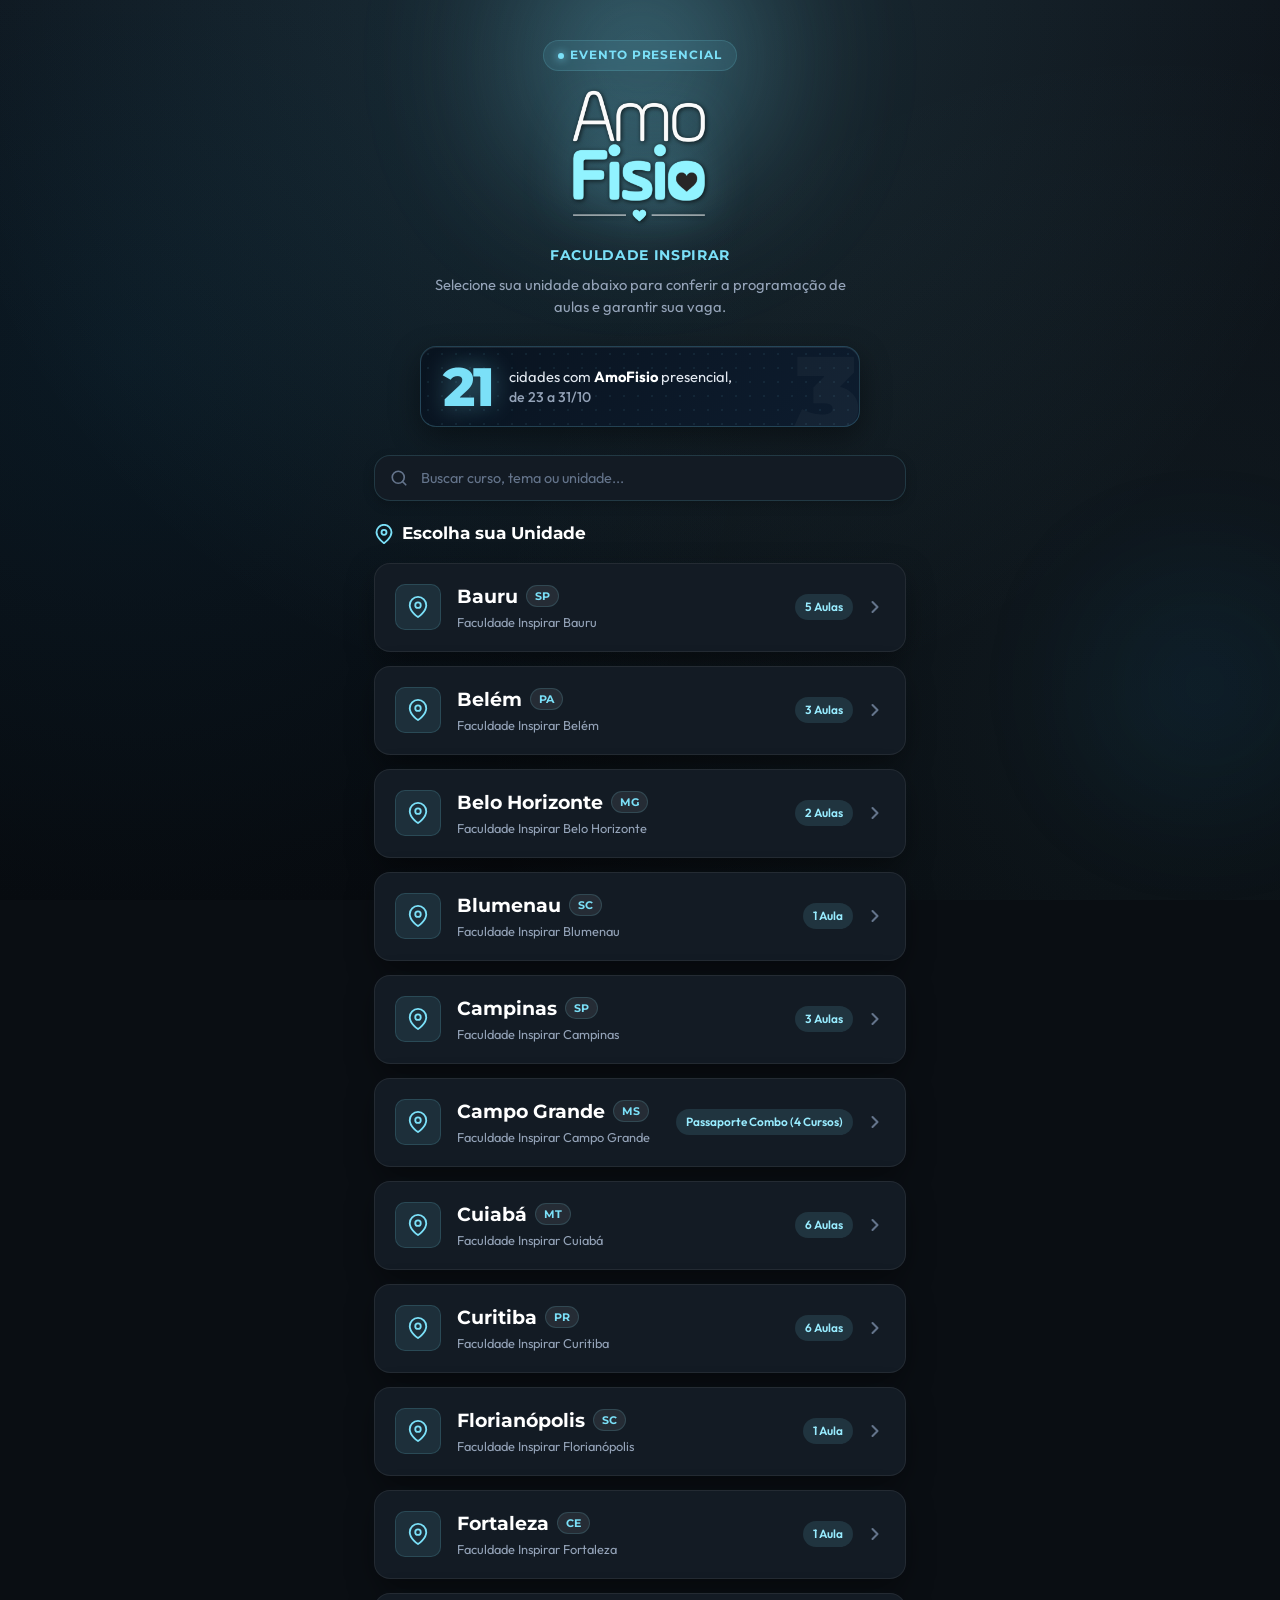
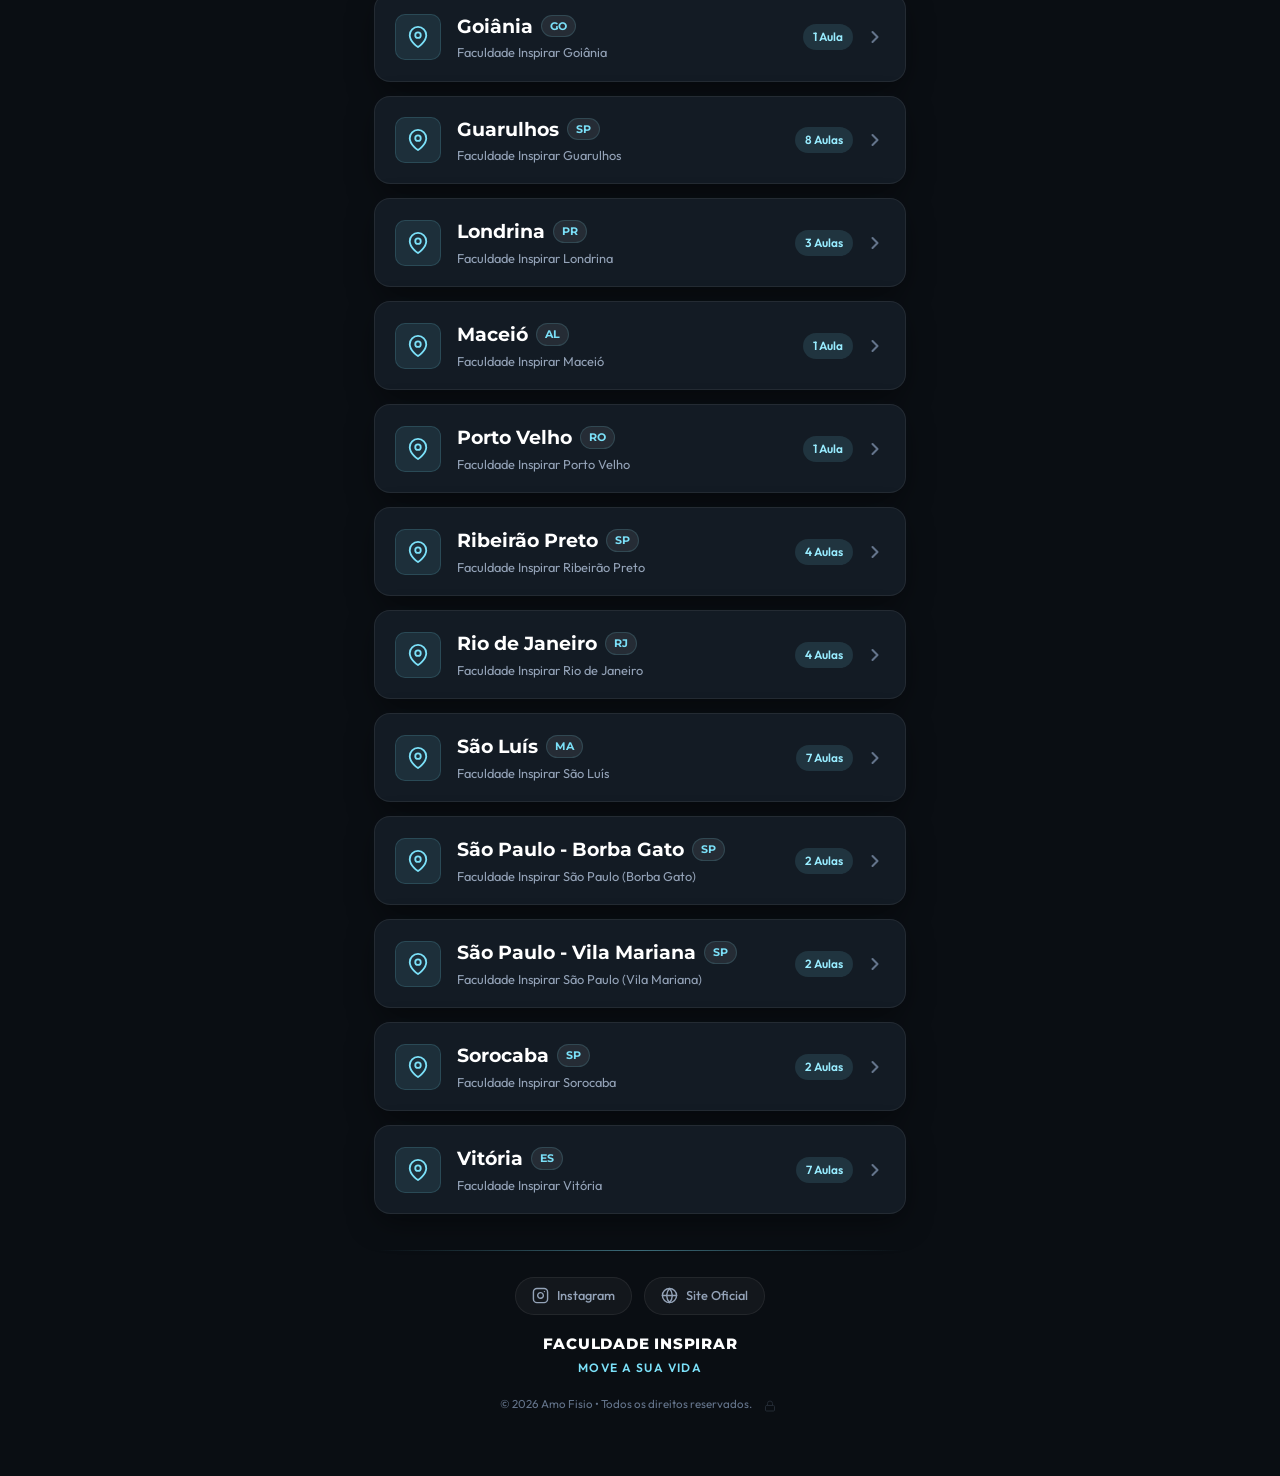
==== commit 0b504b21: "Adicionar card informativo de 21 cidades no hero e restringir historico de inscricoes exclusivamente" ====
--- a/index.html
+++ b/index.html
@@ -44,18 +44,14 @@
         Selecione sua unidade abaixo para conferir a programação de aulas e garantir sua vaga.
       </p>
 
-      <!-- Botão de Acesso Rápido às Últimas Inscrições (Público) -->
-      <div class="public-recent-banner-wrapper">
-        <button id="btn-public-recent" class="btn-public-recent" aria-label="Ver últimas inscrições realizadas nos eventos">
-          <span class="recent-pulse-dot"></span>
-          <svg class="recent-bolt-icon" width="16" height="16" viewBox="0 0 24 24" fill="none" stroke="currentColor" stroke-width="2.5">
-            <polygon points="13 2 3 14 12 14 11 22 21 10 12 10 13 2"></polygon>
-          </svg>
-          <span class="recent-banner-text"><strong>Inscrições em Tempo Real:</strong> Veja as vagas garantidas agora</span>
-          <svg class="recent-arrow-icon" width="16" height="16" viewBox="0 0 24 24" fill="none" stroke="currentColor" stroke-width="2.5">
-            <polyline points="9 18 15 12 9 6"></polyline>
-          </svg>
-        </button>
+      <!-- Destaque Informativo do Evento Presencial -->
+      <div class="hero-event-info-card" aria-label="Informações do Evento AmoFisio Presencial">
+        <div class="hero-info-watermark">3</div>
+        <div class="hero-info-number">21</div>
+        <div class="hero-info-text">
+          cidades com <strong>AmoFisio</strong> presencial,<br>
+          <span>de 23 a 31/10</span>
+        </div>
       </div>
     </header>
 
@@ -409,34 +405,6 @@
     </div>
   </div>
 
-  <!-- MODAL PÚBLICO: ÚLTIMAS INSCRIÇÕES REALIZADAS -->
-  <div id="modal-recent-registrations" class="modal-overlay" style="display: none;" role="dialog" aria-modal="true" aria-labelledby="public-recent-title">
-    <div class="modal-card modal-recent-card">
-      <button id="modal-recent-close" class="admin-modal-close" aria-label="Fechar">&times;</button>
-      
-      <div class="public-recent-header">
-        <div class="public-recent-icon-wrap">
-          <span class="recent-pulse-dot"></span>
-          <svg width="24" height="24" viewBox="0 0 24 24" fill="none" stroke="currentColor" stroke-width="2.2">
-            <polygon points="13 2 3 14 12 14 11 22 21 10 12 10 13 2"></polygon>
-          </svg>
-        </div>
-        <div>
-          <h2 id="public-recent-title" class="public-recent-title">Últimas Inscrições Realizadas</h2>
-          <p class="public-recent-subtitle">Vagas garantidas em tempo real nos eventos do Amo Fisio</p>
-        </div>
-      </div>
-
-      <div class="public-recent-filter-bar">
-        <input type="text" id="public-recent-search" class="public-recent-search-input" placeholder="Buscar por cidade ou curso..." />
-      </div>
-
-      <div id="public-recent-list" class="public-recent-list">
-        <!-- Renderizado dinamicamente via app.js -->
-      </div>
-    </div>
-  </div>
-
   <!-- Scripts -->
   <script src="data.js"></script>
   <script src="app.js"></script>
--- a/style.css
+++ b/style.css
@@ -1956,62 +1956,89 @@
   }
 }
 
-/* Botão Banner Público */
-.public-recent-banner-wrapper {
-  margin: 12px auto 6px;
+/* ==========================================================================
+   CARD INFORMATIVO HERO (21 Cidades AmoFisio Presencial)
+   ========================================================================== */
+.hero-event-info-card {
+  position: relative;
+  display: flex;
+  align-items: center;
+  gap: 16px;
+  background: linear-gradient(135deg, #09131F 0%, #0D1C2E 100%);
+  border: 1px solid rgba(123, 224, 248, 0.22);
+  border-radius: 16px;
+  padding: 14px 22px;
+  margin: 16px auto 4px;
+  max-width: 440px;
   width: 100%;
-  max-width: 580px;
-}
-
-.btn-public-recent {
-  width: 100%;
-  background: rgba(18, 30, 49, 0.85);
-  border: 1px solid rgba(123, 224, 248, 0.3);
-  border-radius: 12px;
-  padding: 10px 16px;
-  color: var(--text-primary);
-  display: flex;
-  align-items: center;
-  justify-content: space-between;
-  gap: 10px;
-  cursor: pointer;
-  transition: all 0.25s cubic-bezier(0.16, 1, 0.3, 1);
-  box-shadow: 0 4px 14px rgba(0, 0, 0, 0.25);
-}
-
-.btn-public-recent:hover {
-  background: rgba(26, 42, 68, 0.95);
-  border-color: var(--cyan-bright);
-  transform: translateY(-1px);
-  box-shadow: 0 6px 18px rgba(123, 224, 248, 0.15);
-}
-
-.recent-bolt-icon {
-  color: #FBBF24;
+  overflow: hidden;
+  box-shadow: 0 10px 30px rgba(0, 0, 0, 0.4), inset 0 1px 0 rgba(255, 255, 255, 0.08);
+  /* Textura sutil pontilhada/grid */
+  background-image: 
+    radial-gradient(rgba(123, 224, 248, 0.07) 1px, transparent 1px),
+    linear-gradient(135deg, #09131F 0%, #0D1C2E 100%);
+  background-size: 14px 14px, 100% 100%;
+}
+
+.hero-info-watermark {
+  position: absolute;
+  right: -2px;
+  bottom: -22px;
+  font-family: var(--font-heading);
+  font-size: 6.8rem;
+  font-weight: 900;
+  line-height: 1;
+  color: rgba(255, 255, 255, 0.035);
+  pointer-events: none;
+  user-select: none;
+  z-index: 1;
+}
+
+.hero-info-number {
+  position: relative;
+  z-index: 2;
+  font-family: var(--font-heading);
+  font-size: 3.4rem;
+  font-weight: 800;
+  line-height: 0.95;
+  letter-spacing: -0.04em;
+  color: #7BE0F8;
+  text-shadow: 0 0 24px rgba(123, 224, 248, 0.4);
   flex-shrink: 0;
 }
 
-.recent-banner-text {
-  font-size: 0.84rem;
-  color: var(--text-secondary);
-  flex: 1;
+.hero-info-text {
+  position: relative;
+  z-index: 2;
+  font-family: var(--font-sans);
+  font-size: 0.92rem;
+  line-height: 1.35;
+  color: #E2E8F0;
   text-align: left;
 }
 
-.recent-banner-text strong {
-  color: var(--cyan-bright);
-  font-weight: 700;
-}
-
-.recent-arrow-icon {
-  color: var(--text-muted);
-  transition: transform 0.2s ease;
-  flex-shrink: 0;
-}
-
-.btn-public-recent:hover .recent-arrow-icon {
-  transform: translateX(3px);
-  color: var(--cyan-bright);
+.hero-info-text strong {
+  color: #FFFFFF;
+  font-weight: 700;
+}
+
+.hero-info-text span {
+  color: #94A3B8;
+  font-size: 0.88rem;
+  font-weight: 500;
+}
+
+@media (max-width: 480px) {
+  .hero-event-info-card {
+    padding: 12px 18px;
+    gap: 14px;
+  }
+  .hero-info-number {
+    font-size: 2.9rem;
+  }
+  .hero-info-text {
+    font-size: 0.86rem;
+  }
 }
 
 /* Navegação de Abas no Admin */
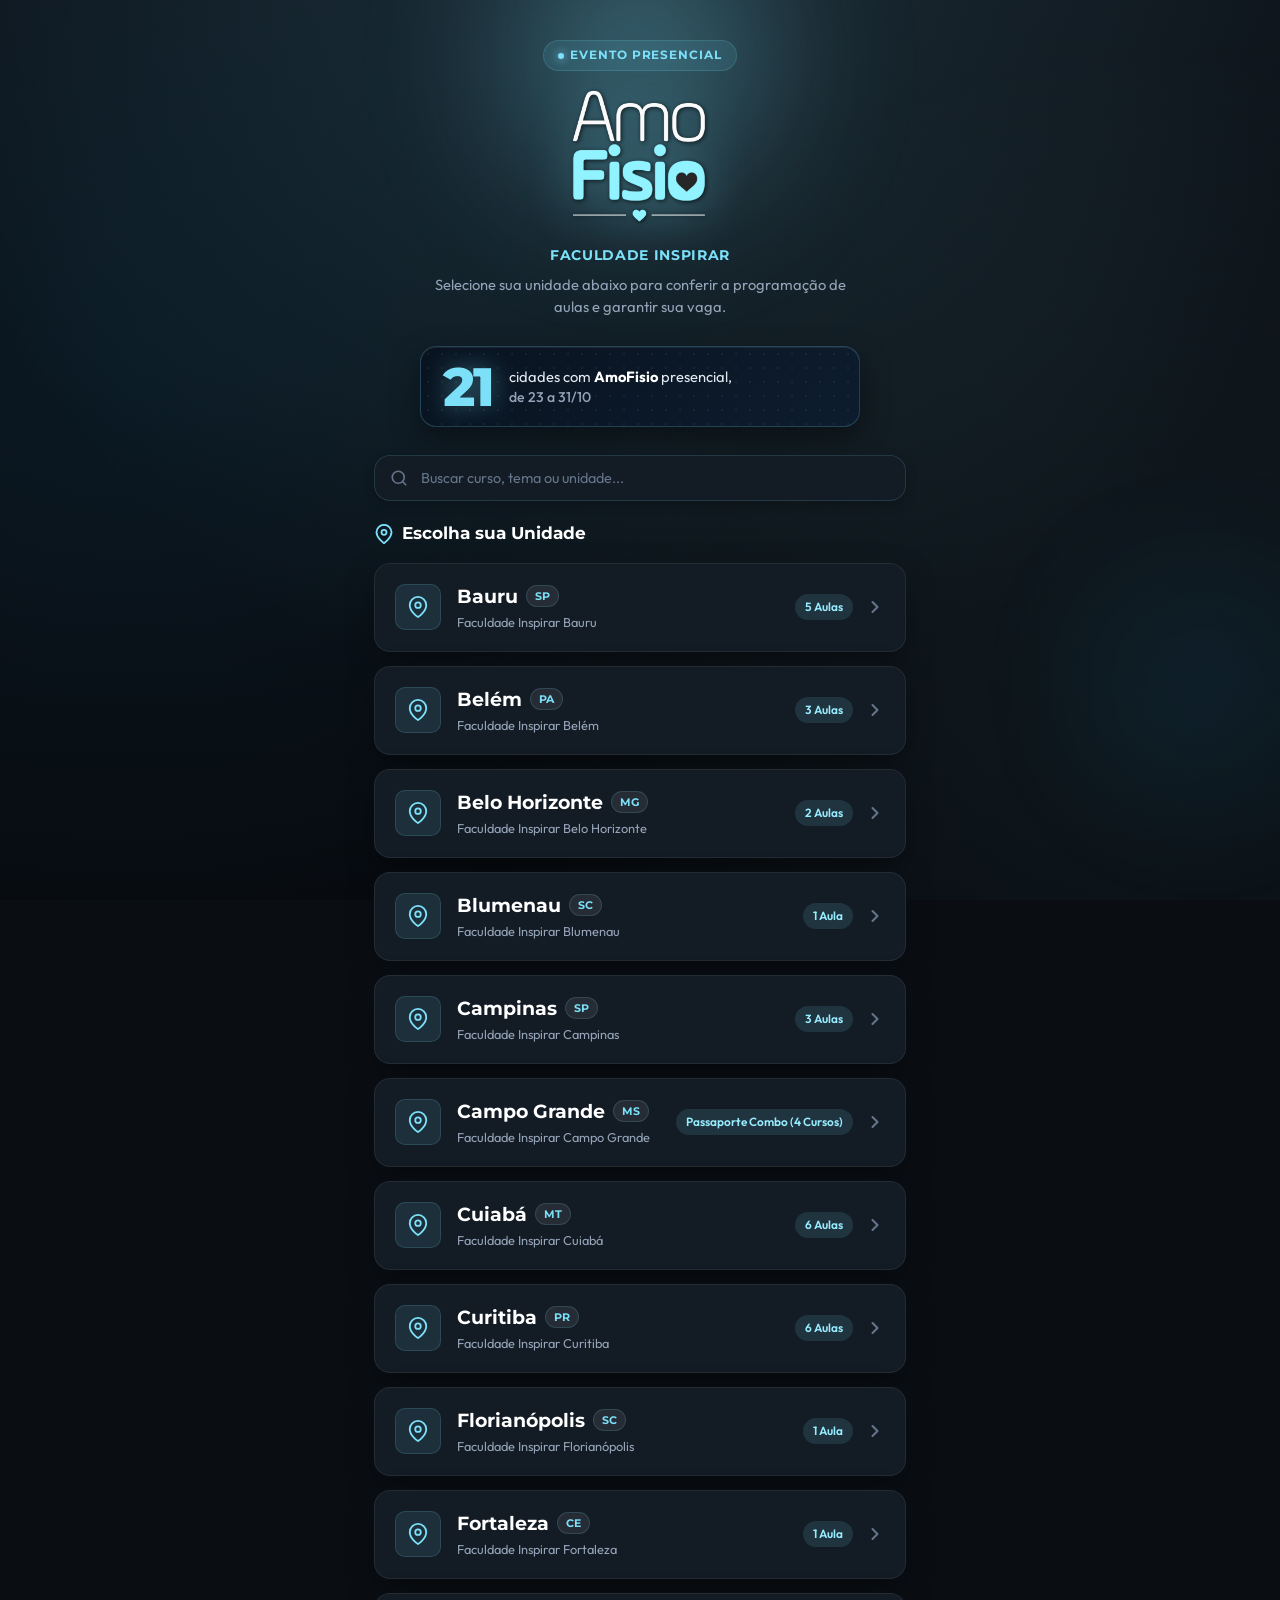
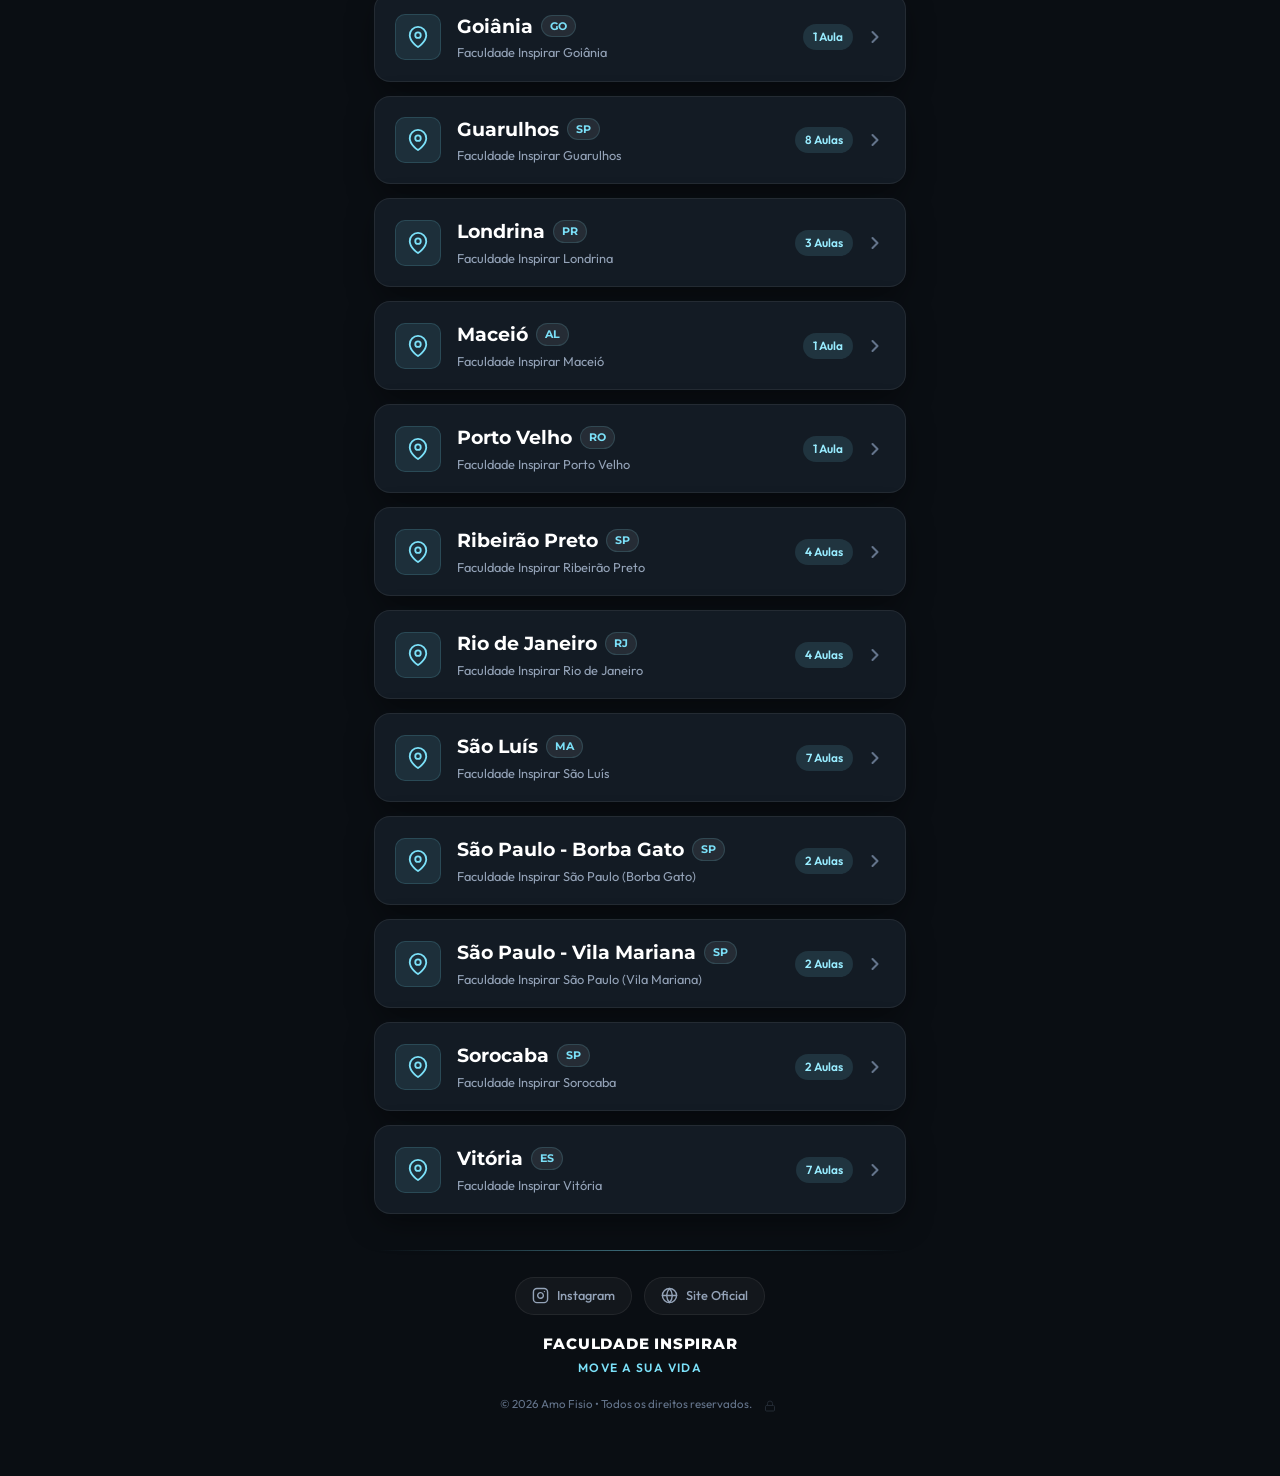
==== commit 554bee90: "Remover marca d'água '3' flutuante do card hero" ====
--- a/index.html
+++ b/index.html
@@ -46,7 +46,6 @@
 
       <!-- Destaque Informativo do Evento Presencial -->
       <div class="hero-event-info-card" aria-label="Informações do Evento AmoFisio Presencial">
-        <div class="hero-info-watermark">3</div>
         <div class="hero-info-number">21</div>
         <div class="hero-info-text">
           cidades com <strong>AmoFisio</strong> presencial,<br>
--- a/style.css
+++ b/style.css
@@ -1980,19 +1980,6 @@
   background-size: 14px 14px, 100% 100%;
 }
 
-.hero-info-watermark {
-  position: absolute;
-  right: -2px;
-  bottom: -22px;
-  font-family: var(--font-heading);
-  font-size: 6.8rem;
-  font-weight: 900;
-  line-height: 1;
-  color: rgba(255, 255, 255, 0.035);
-  pointer-events: none;
-  user-select: none;
-  z-index: 1;
-}
 
 .hero-info-number {
   position: relative;
@@ -2383,7 +2370,11 @@
   padding-right: 4px;
 }
 
-#admin-recent-feed-view,
-.admin-recent-feed-view {
+.admin-tab-content {
+  display: none;
+}
+
+.admin-tab-content.active,
+.admin-recent-feed-view.active {
   display: block;
 }
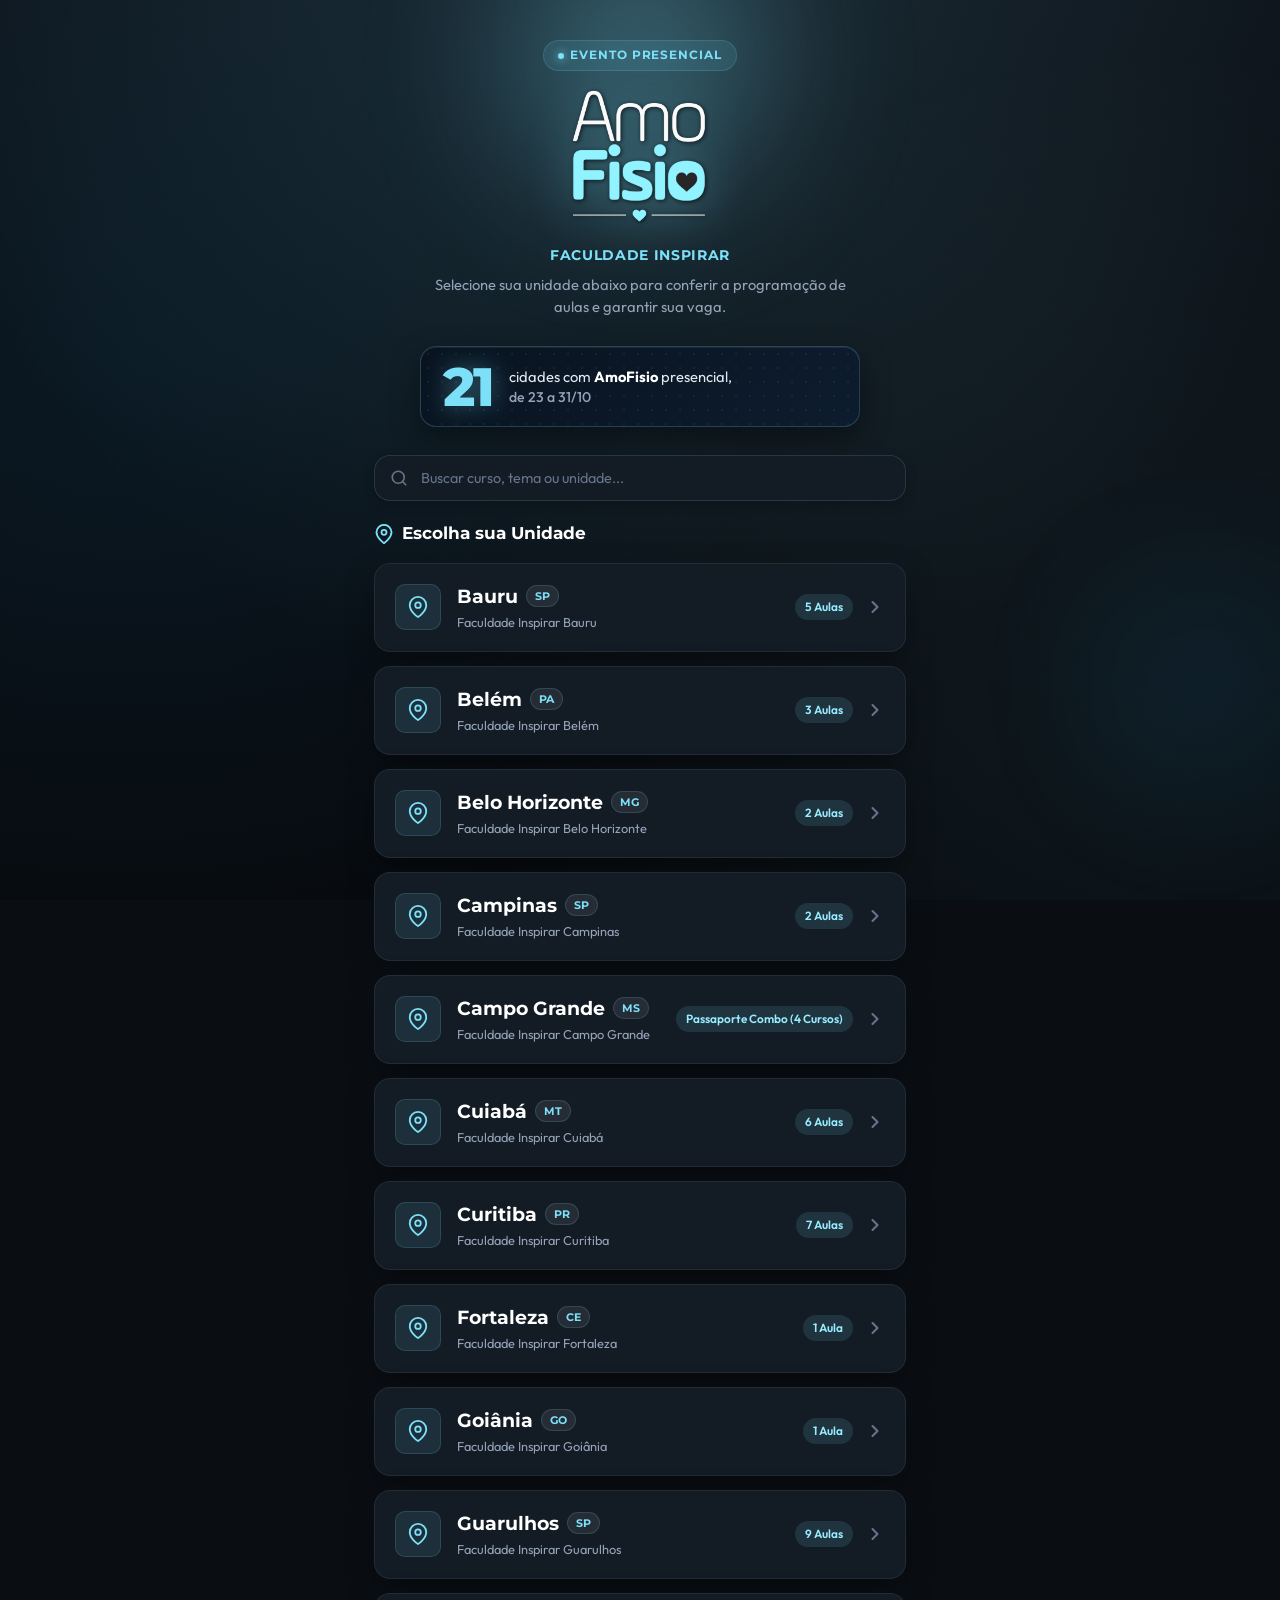
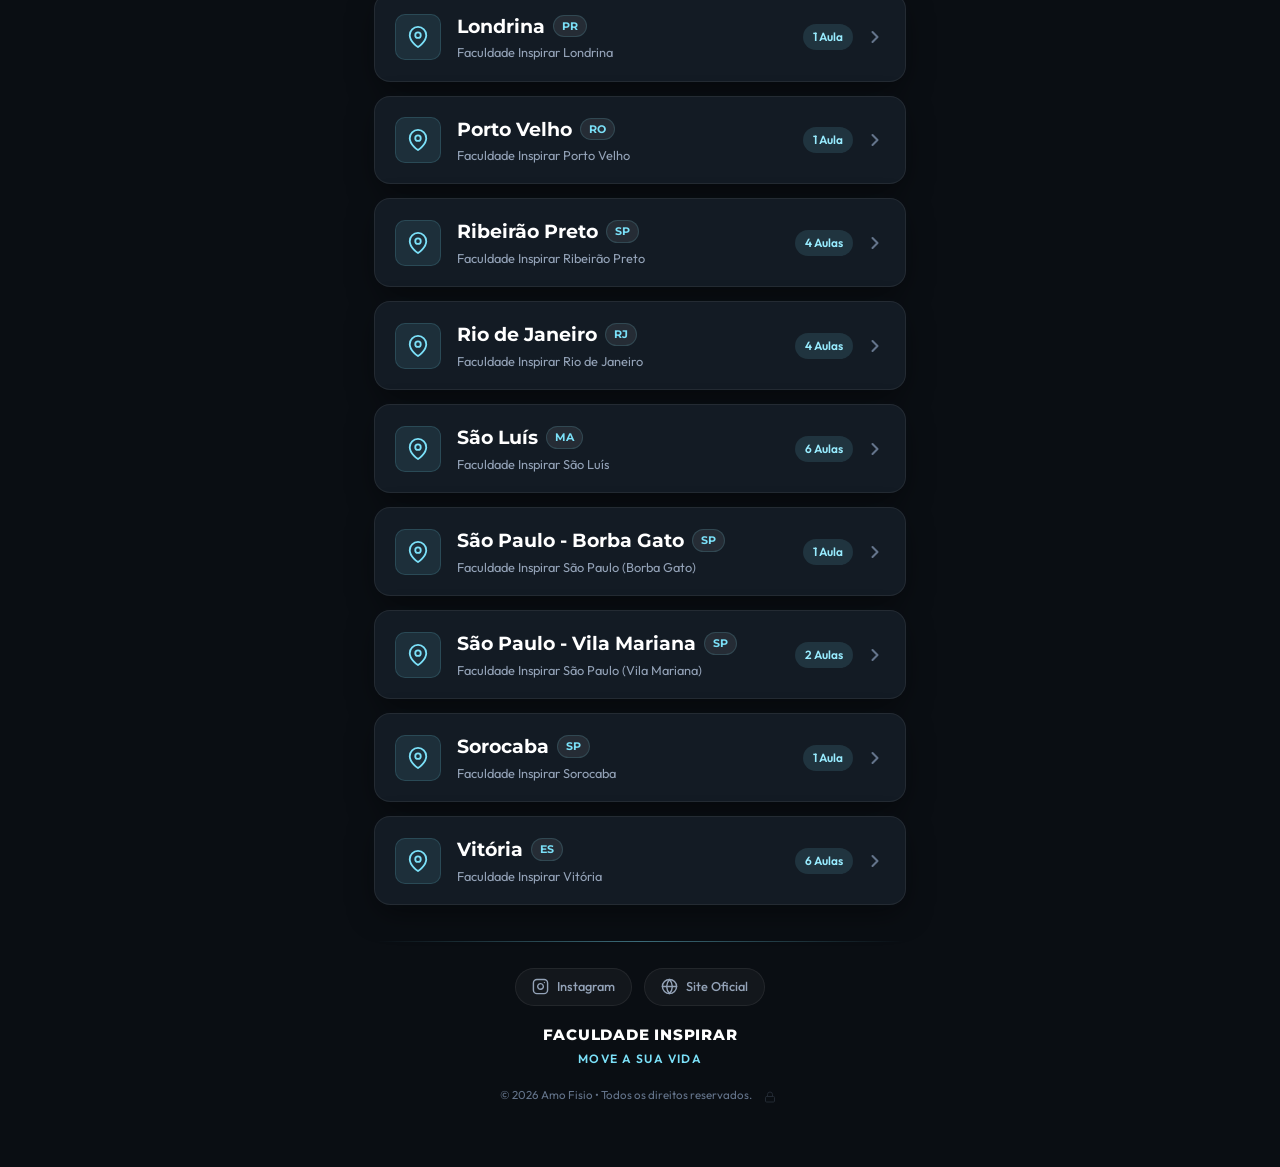
==== commit 45ad6070: "Admin: filtro de período (próximas / realizadas / todas) com classDate por aula Co-Authored-By: Clau" ====
--- a/index.html
+++ b/index.html
@@ -370,6 +370,11 @@
             <button class="admin-pill" data-filter="sold_out">Com Esgotados</button>
             <button class="admin-pill" data-filter="cancelled">Cancelados</button>
           </div>
+          <div class="admin-filter-pills admin-time-pills">
+            <button class="admin-pill active" data-time="upcoming">Próximas aulas</button>
+            <button class="admin-pill" data-time="past">Já realizadas</button>
+            <button class="admin-pill" data-time="all">Todas as datas</button>
+          </div>
         </div>
 
         <!-- Listagem de Unidades e Cursos -->
--- a/style.css
+++ b/style.css
@@ -2378,3 +2378,12 @@
 .admin-recent-feed-view.active {
   display: block;
 }
+
+/* Filtro de período no painel admin (próximas / realizadas / todas) */
+.admin-controls-bar {
+  flex-wrap: wrap;
+}
+
+.admin-time-pills {
+  flex-basis: 100%;
+}
